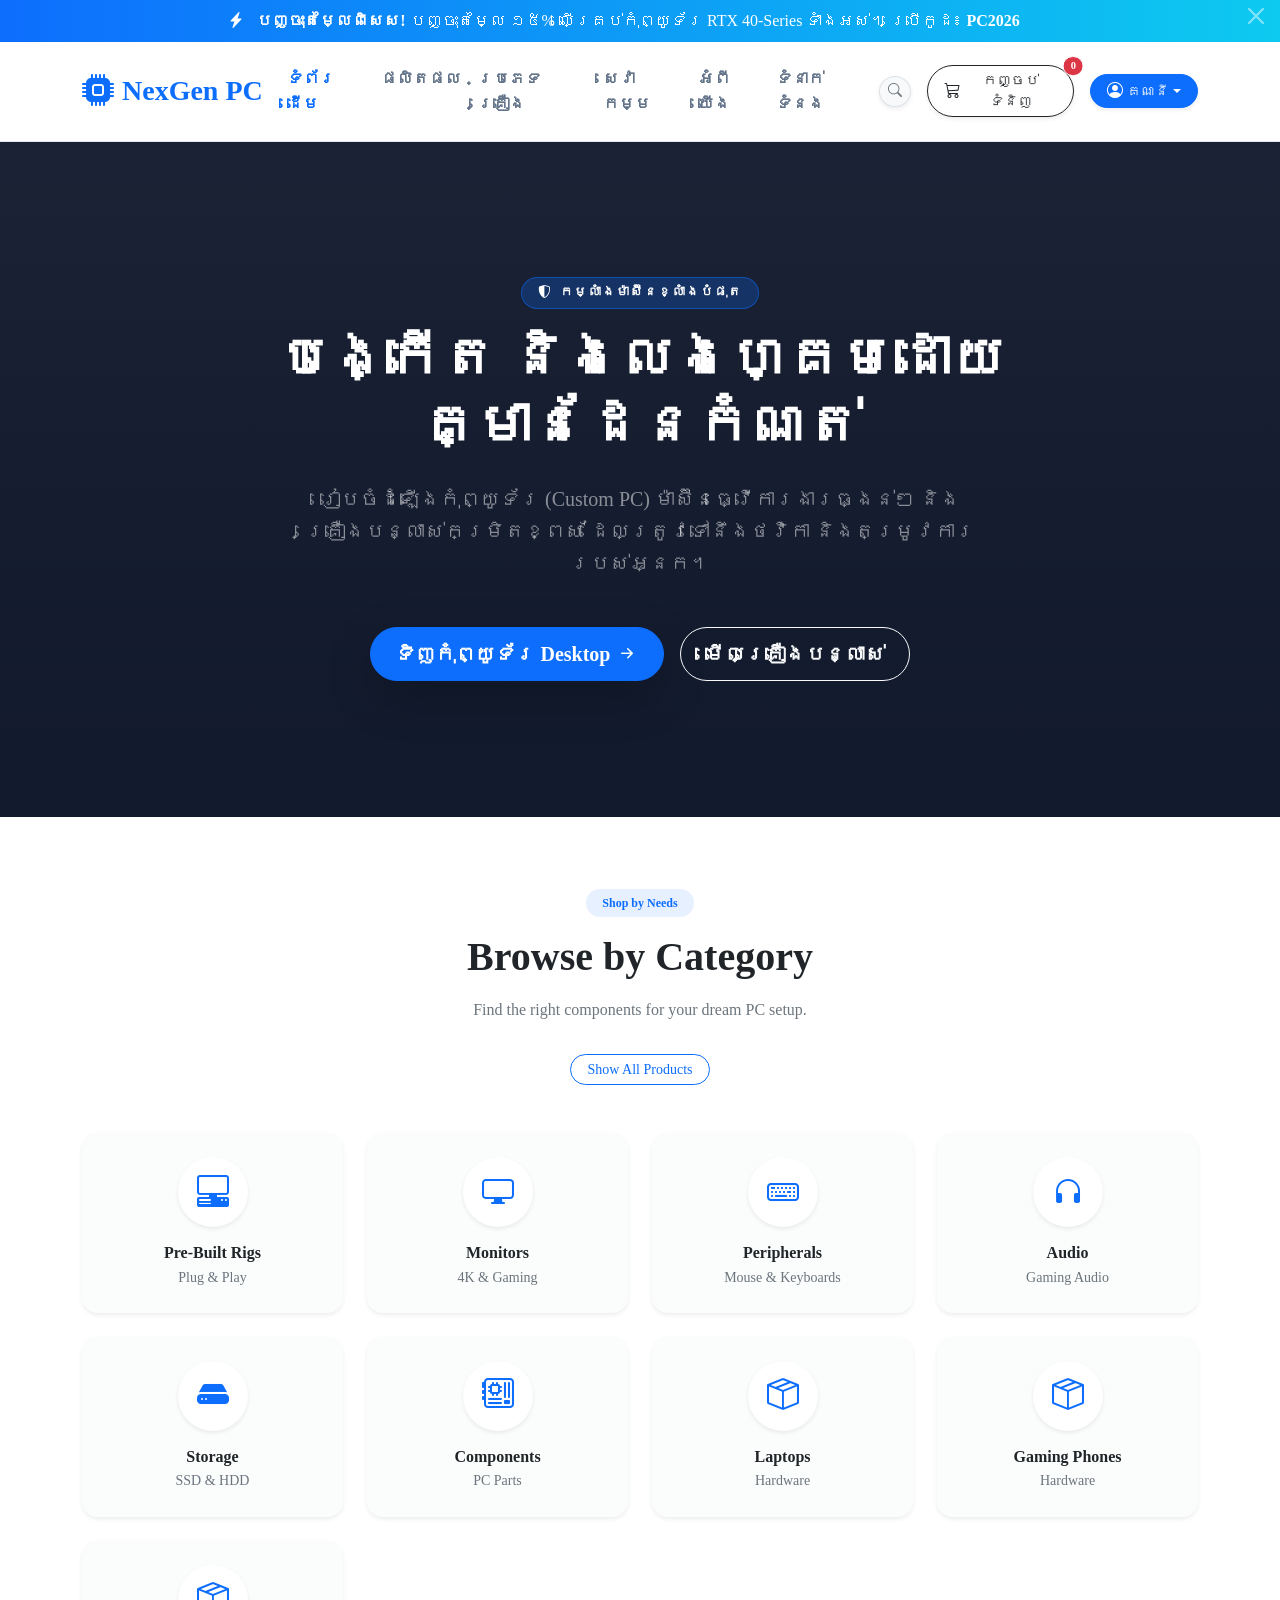
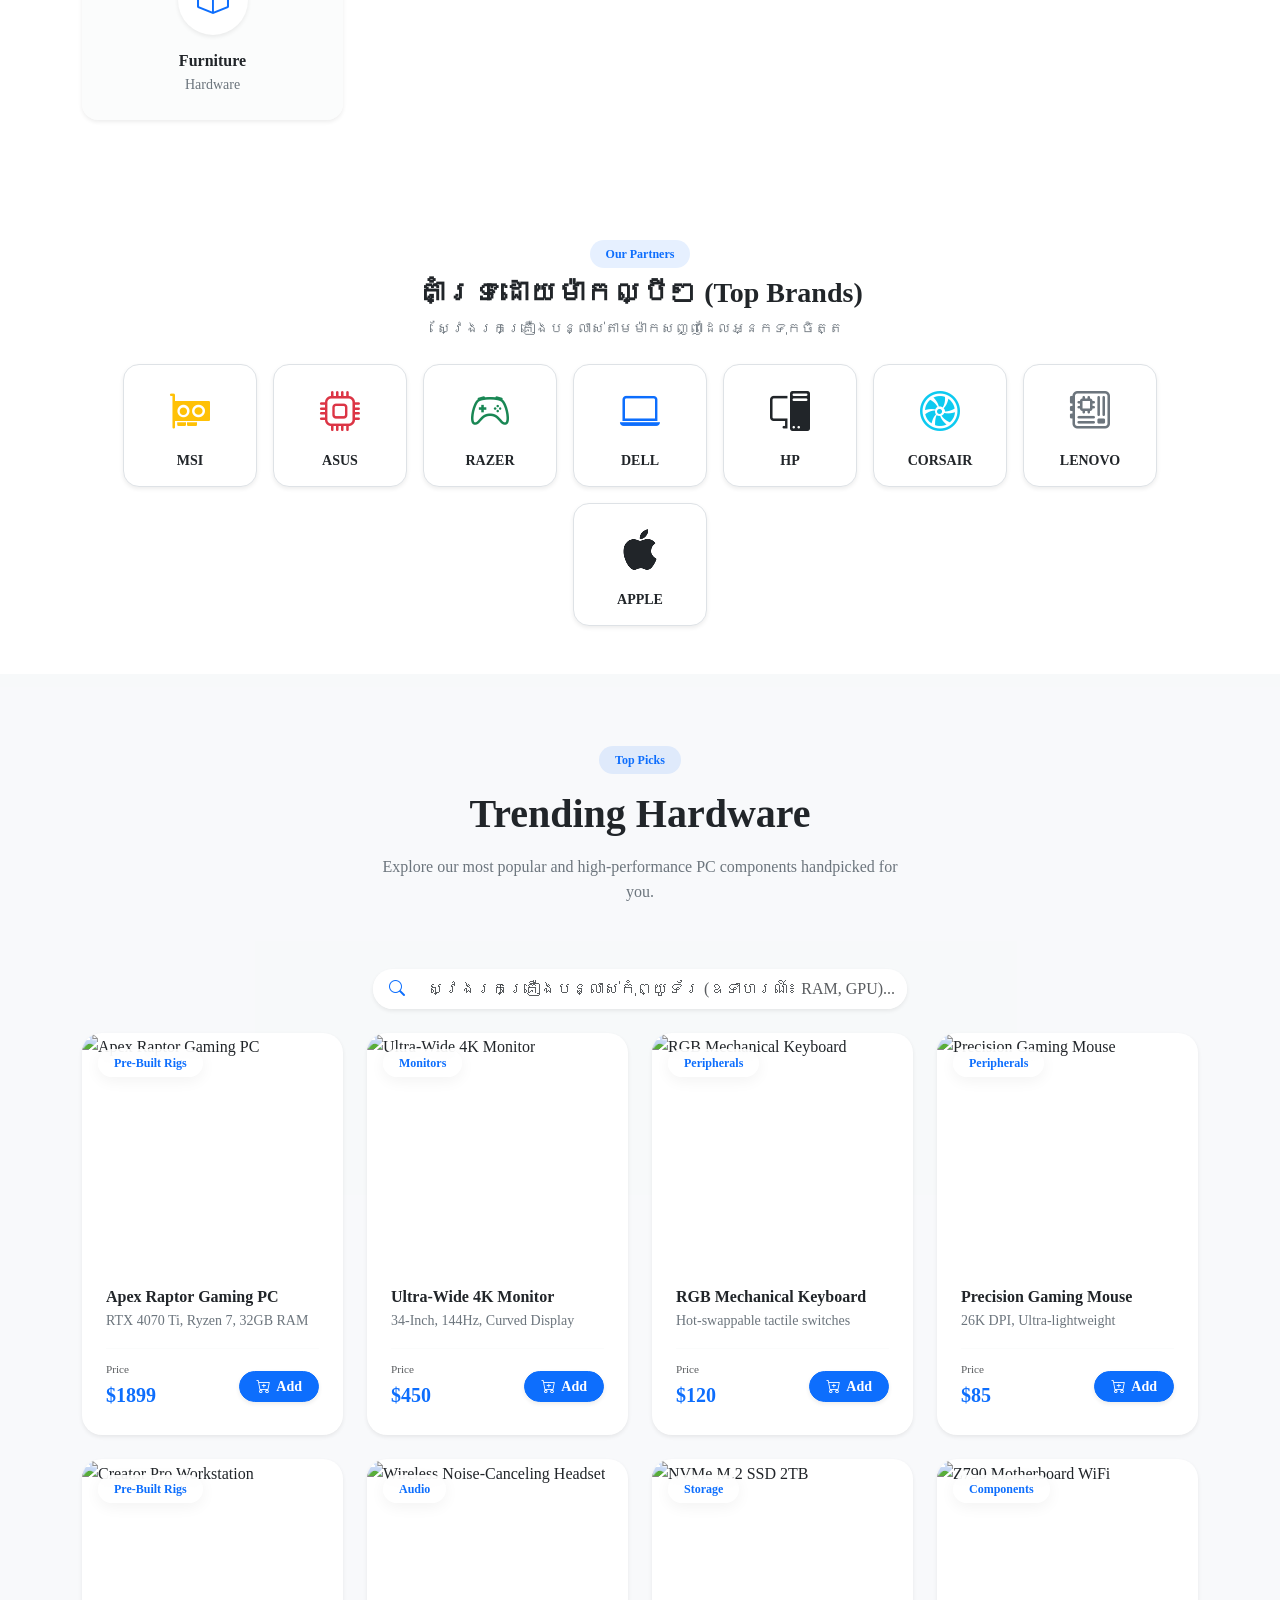
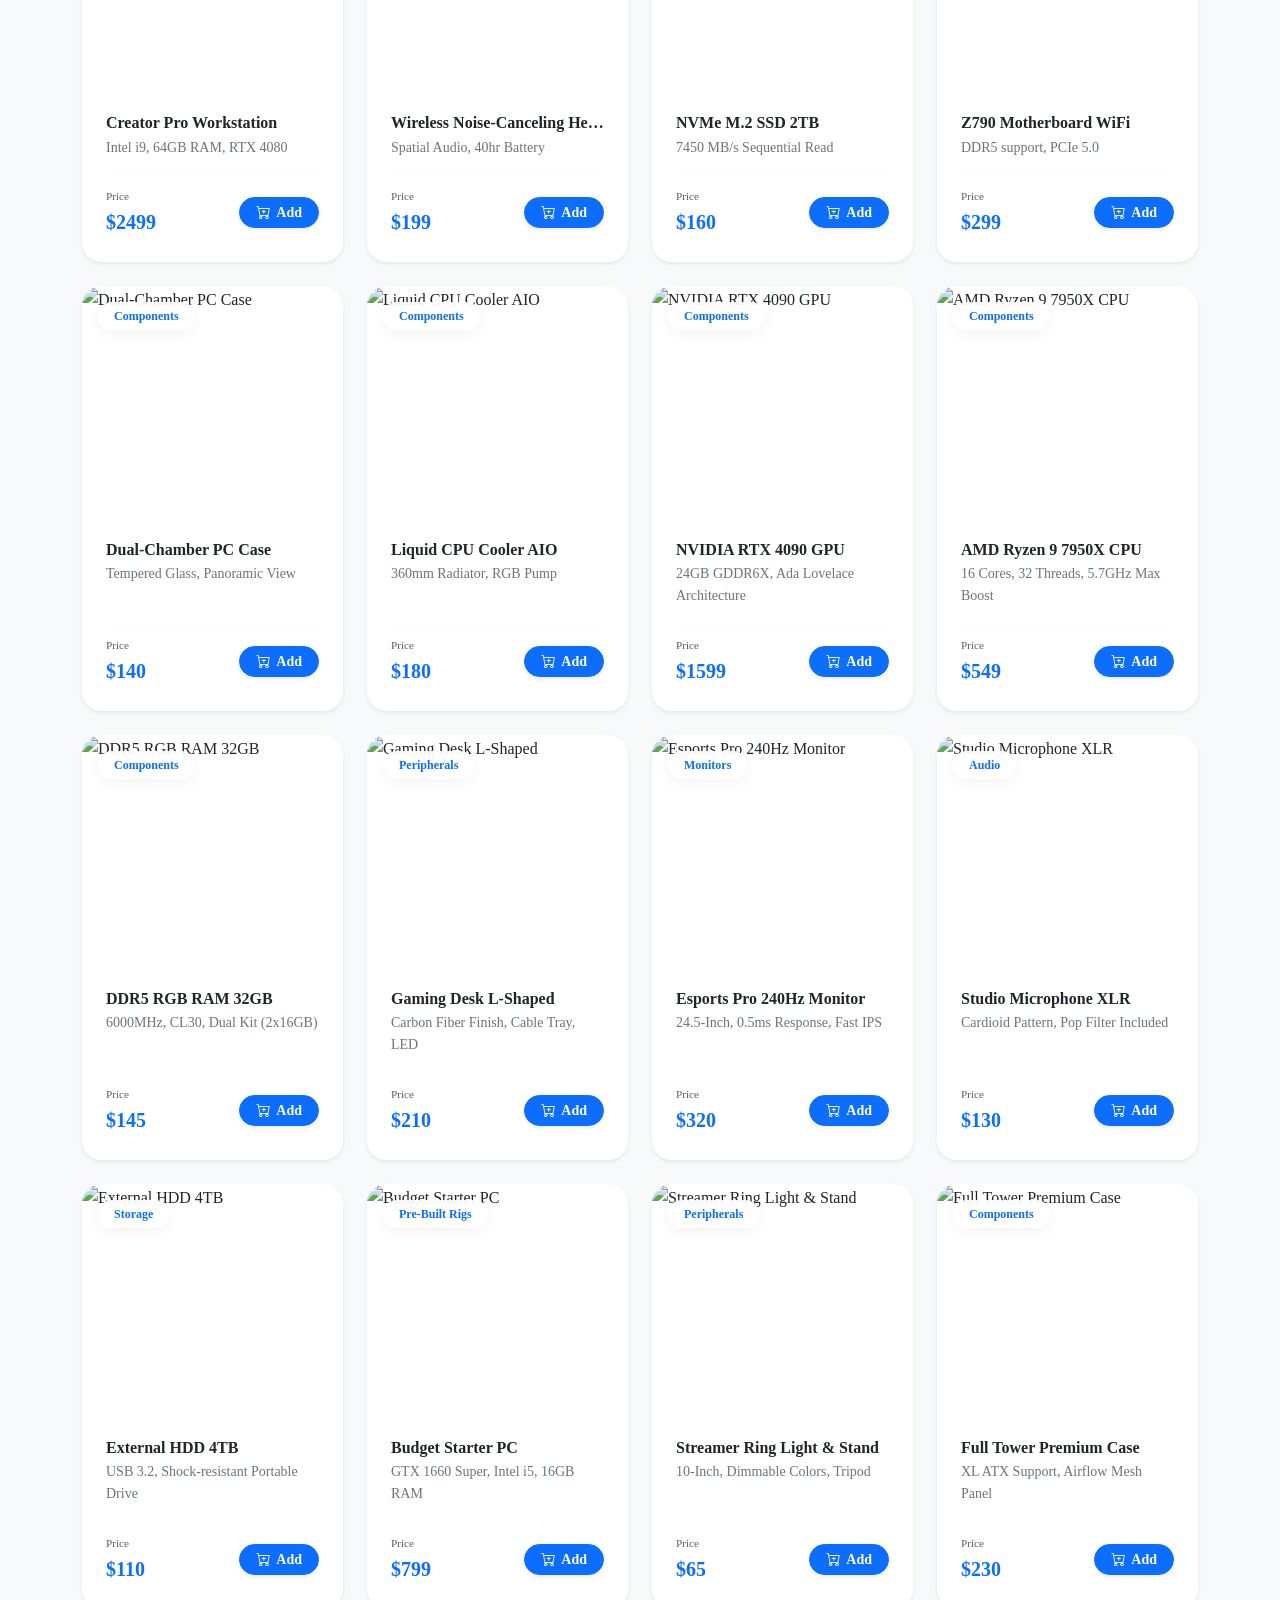
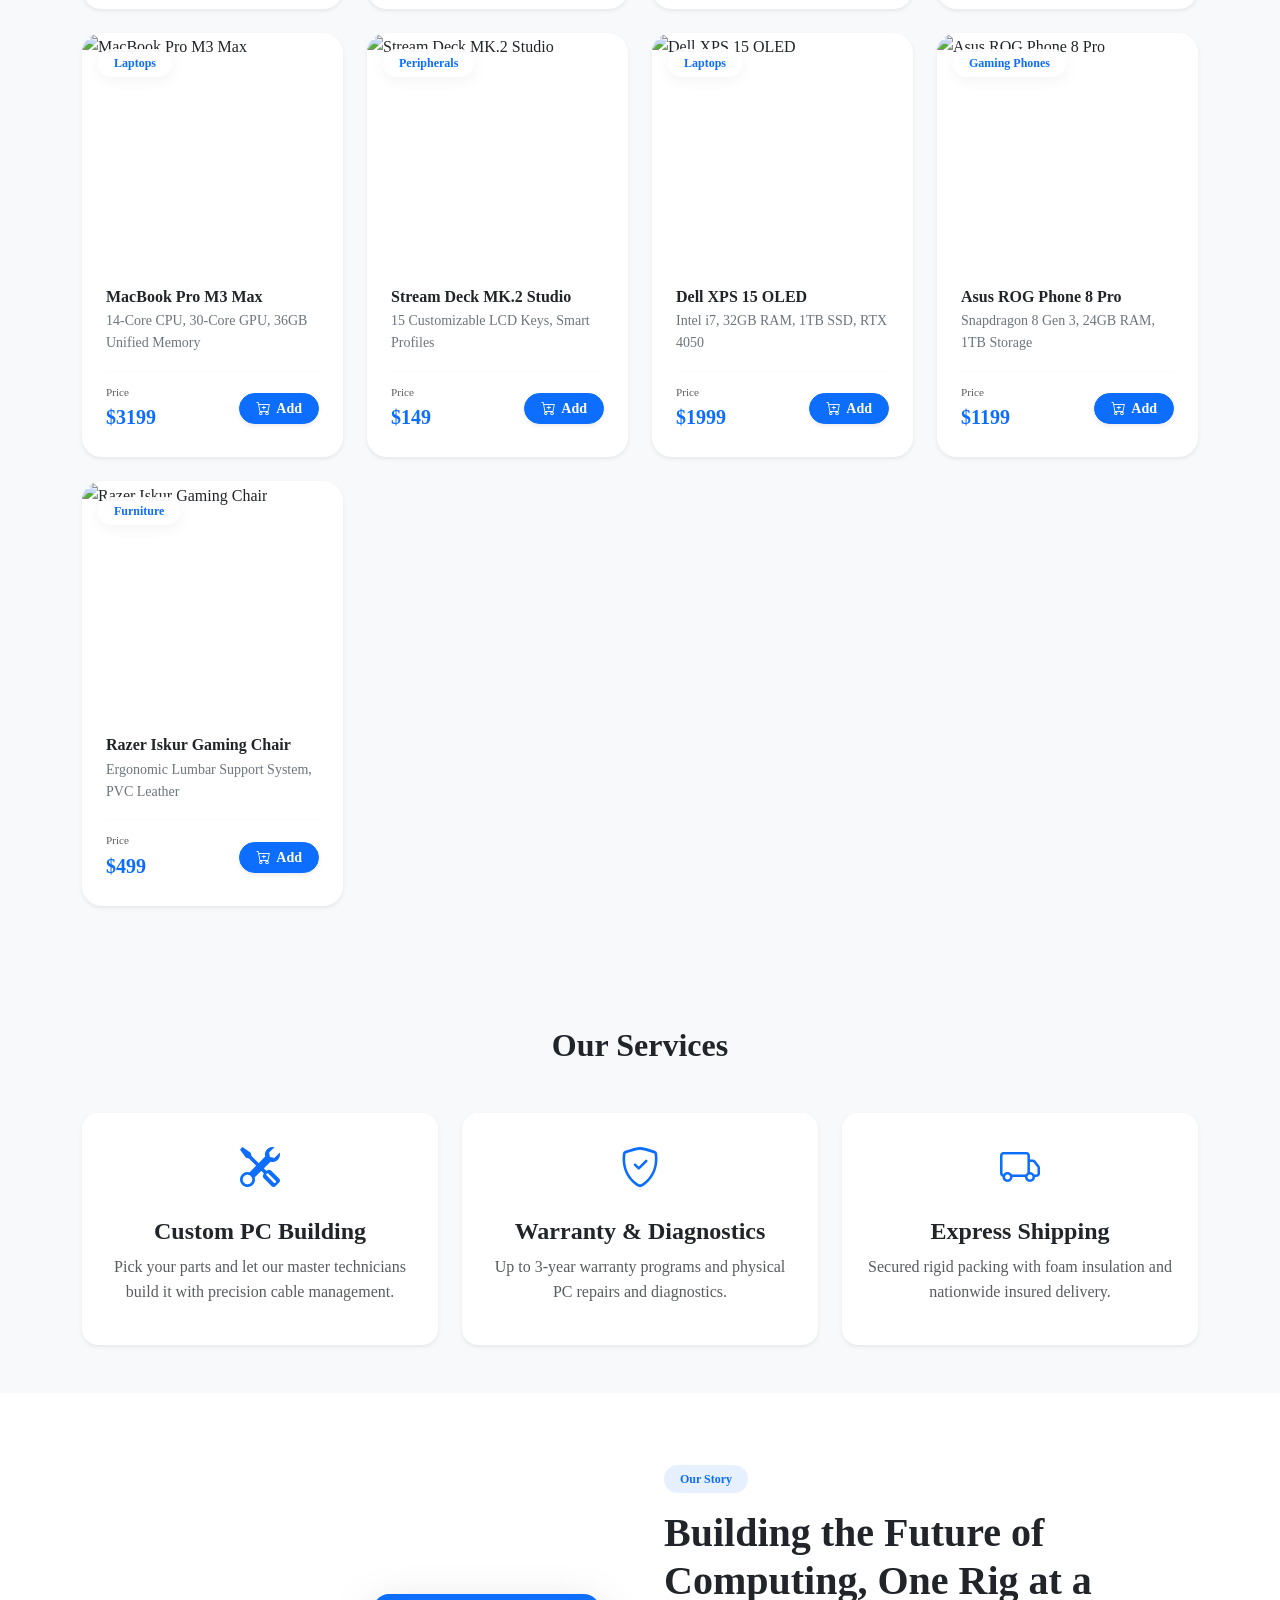
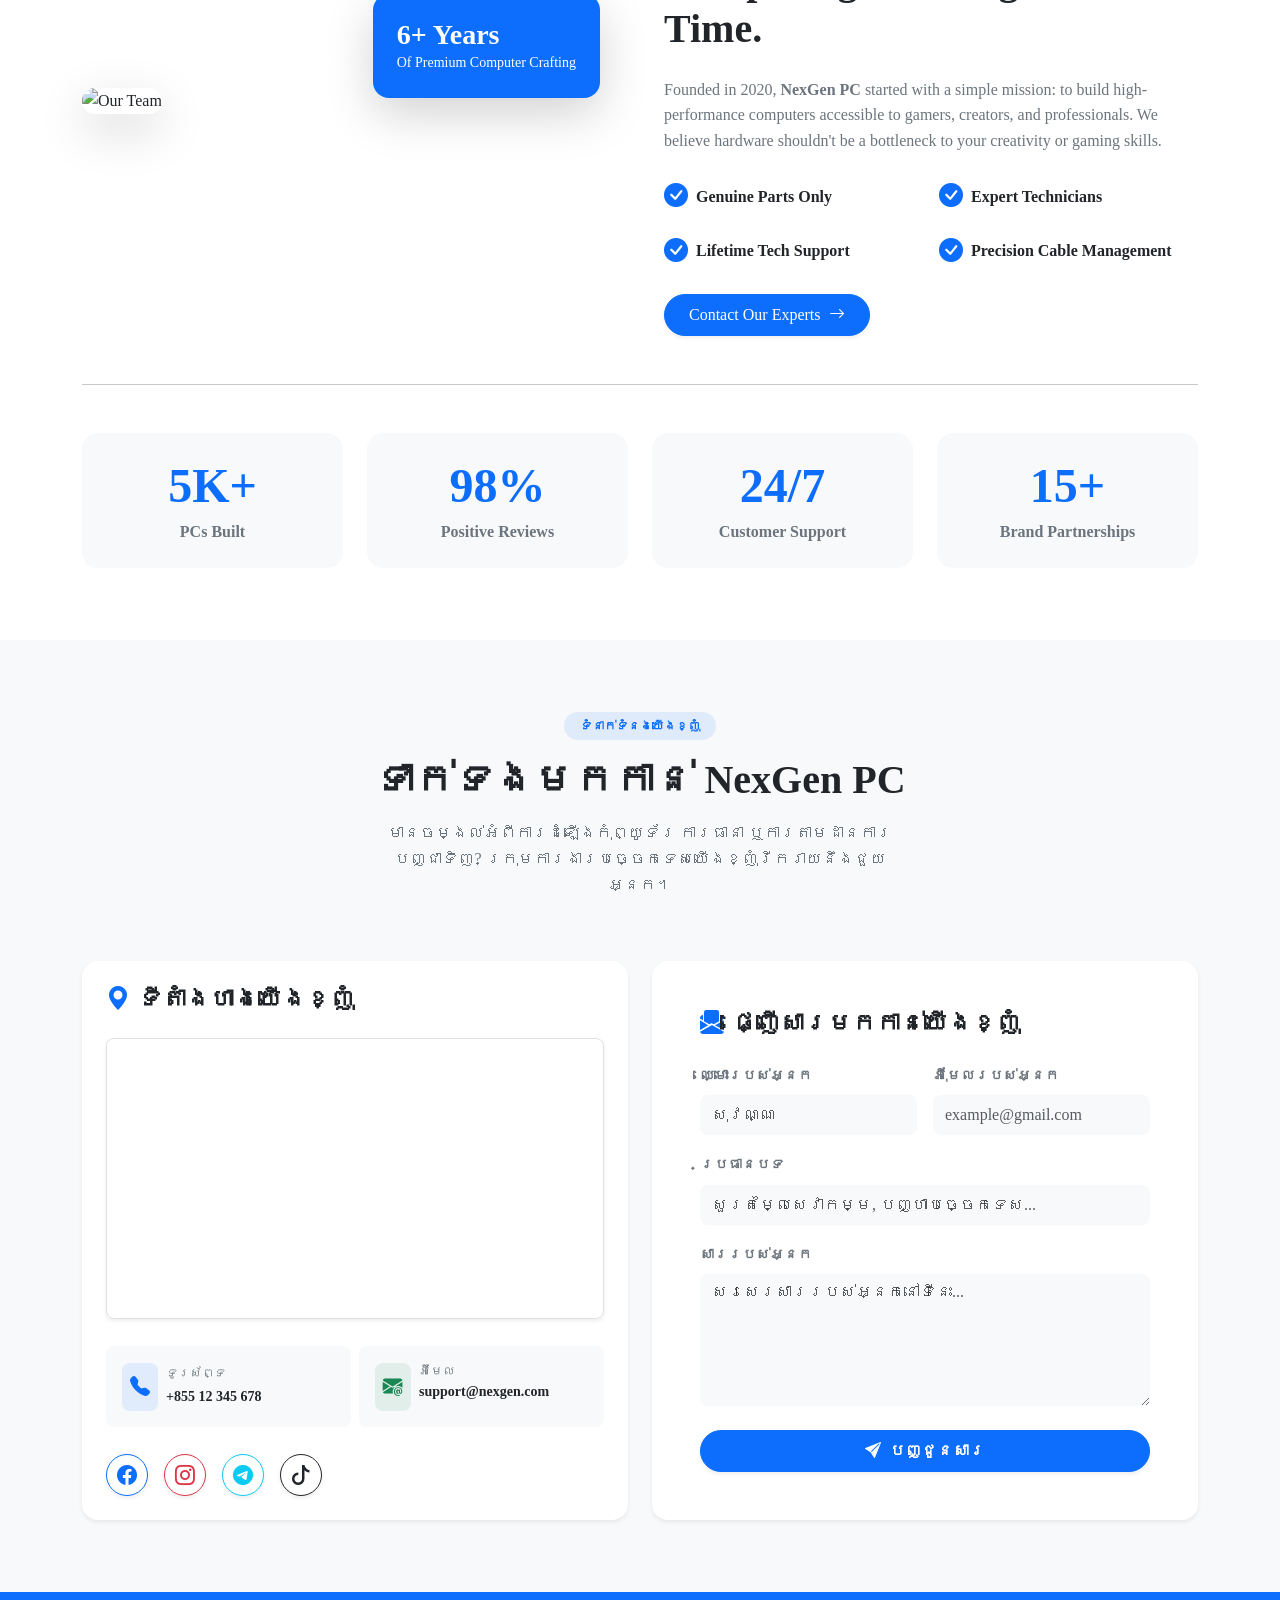
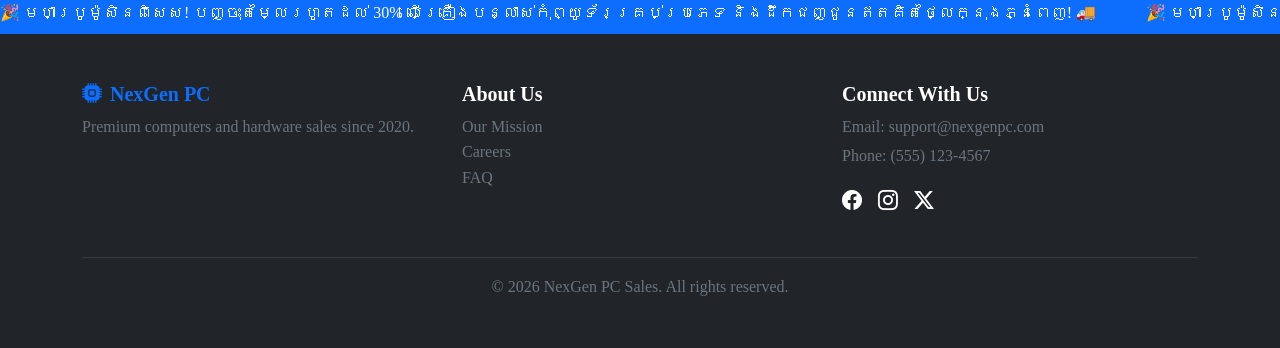
==== Page/Home/index.html @ b5343cd4 "Commit all data" ====
<!DOCTYPE html>
<html lang="en">

<head>
    <meta charset="UTF-8">
    <meta name="viewport" content="width=device-width, initial-scale=1.0">
    <title>NexGen PC | Premium Computer Sales</title>

    <link href="https://cdn.jsdelivr.net/npm/bootstrap@5.3.2/dist/css/bootstrap.min.css" rel="stylesheet">
    <link rel="stylesheet" href="https://cdn.jsdelivr.net/npm/bootstrap-icons@1.11.3/font/bootstrap-icons.min.css">
    <link href="https://fonts.googleapis.com/css2?family=Plus+Jakarta+Sans:wght@400;600;800&display=swap"
        rel="stylesheet">
    <link href="https://unpkg.com/aos@2.3.1/dist/aos.css" rel="stylesheet">
    <link rel="stylesheet" href="/CSS/style.css">
    <link rel="preconnect" href="https://fonts.googleapis.com">
    <link rel="preconnect" href="https://fonts.gstatic.com" crossorigin>
    <link href="https://fonts.googleapis.com/css2?family=Battambang:wght@400;700&display=swap" rel="stylesheet">

</head>

<body>

    <div class="alert alert-primary alert-dismissible fade show mb-0 text-center rounded-0 py-2 border-0 shadow-sm"
        role="alert" style="background: linear-gradient(to right, #0d6efd, #0dcaf0); color: white;">
        <i class="bi bi-lightning-charge-fill me-2"></i>
        <strong>បញ្ចុះតម្លៃពិសេស!</strong> បញ្ចុះតម្លៃ ១៥% លើគ្រប់កុំព្យូទ័រ RTX 40-Series ទាំងអស់។ ប្រើកូដ៖
        <strong>PC2026</strong>
        <button type="button" class="btn-close py-2 btn-close-white shadow-none" data-bs-dismiss="alert"
            aria-label="Close"></button>
    </div>

    <header class="sticky-header shadow-sm">
        <nav class="navbar navbar-expand-lg navbar-light py-3">
            <div class="container">
                <a class="navbar-brand fw-bold fs-3 text-primary d-flex align-items-center" href="#home">
                    <i class="bi bi-cpu-fill me-2 fs-2"></i>NexGen PC
                </a>

                <button class="navbar-toggler border-0 shadow-none" type="button" data-bs-toggle="collapse"
                    data-bs-target="#mainNav">
                    <span class="navbar-toggler-icon"></span>
                </button>

                <div class="collapse navbar-collapse" id="mainNav">
                    <ul class="navbar-nav mx-auto mb-2 mb-lg-0 fw-semibold">
                        <li class="nav-item"><a class="nav-link active text-primary" href="#home">ទំព័រដើម</a></li>
                        <li class="nav-item"><a class="nav-link" href="#products">ផលិតផល</a></li>
                        <li class="nav-item"><a class="nav-link" href="#category">ប្រភេទគ្រឿង</a></li>
                        <li class="nav-item"><a class="nav-link" href="#services">សេវាកម្ម</a></li>
                        <li class="nav-item"><a class="nav-link" href="#about">អំពីយើង</a></li>
                        <li class="nav-item"><a class="nav-link" href="#contact">ទំនាក់ទំនង</a></li>
                    </ul>

                    <div class="d-flex align-items-center gap-3">
                        <button class="btn btn-light btn-sm rounded-circle shadow-sm border" aria-label="Search">
                            <i class="bi bi-search text-secondary"></i>
                        </button>

                        <button
                            class="btn btn-outline-dark position-relative btn-sm rounded-pill px-3 shadow-sm d-flex align-items-center"
                            data-bs-toggle="offcanvas" data-bs-target="#cartDrawer">
                            <i class="bi bi-cart3 me-1 fs-6"></i> កញ្ចប់ទំនិញ
                            <span id="cartCount"
                                class="position-absolute top-0 start-100 translate-middle badge rounded-pill bg-danger border border-white">
                                2
                            </span>
                        </button>

                        <div class="dropdown">
                            <button
                                class="btn btn-primary btn-sm rounded-pill px-3 dropdown-toggle shadow-sm d-flex align-items-center"
                                type="button" data-bs-toggle="dropdown">
                                <i class="bi bi-person-circle me-1 fs-6"></i> គណនី
                            </button>
                            <ul class="dropdown-menu dropdown-menu-end shadow border-0 mt-2 rounded-3">
                                <li>
                                    <a class="dropdown-item py-2" href="javascript:void(0)" onclick="simulateLogin()">
                                        <i class="bi bi-box-arrow-in-right me-2 text-primary"></i>ចូលគណនី / ចុះឈ្មោះ
                                    </a>
                                </li>
                                <hr class="dropdown-divider opacity-50">
                                </li>
                                <li>
                                    <a class="dropdown-item py-2" href="javascript:void(0)" data-bs-toggle="modal"
                                        data-bs-target="#profileModal">
                                        <i class="bi bi-person me-2 text-secondary"></i>កម្រងព័ត៌មាន
                                    </a>
                                </li>
                                <li>
                                    <a class="dropdown-item py-2" href="javascript:void(0)" data-bs-toggle="modal"
                                        data-bs-target="#ordersModal">
                                        <i class="bi bi-clock-history me-2 text-secondary"></i>ប្រវត្តិកុម្ម៉ង់
                                    </a>
                                </li>
                            </ul>
                        </div>
                    </div>
                </div>
            </div>
        </nav>
    </header>

    <!-- <section id="home" class="hero-section position-relative overflow-hidden"
        style="background: linear-gradient(rgba(15, 23, 42, 0.85), rgba(15, 23, 42, 0.95)), url('https://images.unsplash.com/photo-1587831990711-23ca6441447b?q=80&w=2000') center/cover no-repeat; height: 75vh; display: flex; align-items: center;">
        <div class="container text-center position-relative" style="z-index: 2;">
            <div class="row justify-content-center">
                <div class="col-lg-9" data-aos="zoom-in" data-aos-duration="1000">

                    <span
                        class="badge bg-primary bg-opacity-25 text-white px-3 py-2 mb-3 rounded-pill border border-primary border-opacity-50 tracking-wider"
                        style="font-size: 0.8rem; letter-spacing: 1px;">
                        <i class="bi bi-shield-shaded me-1"></i> កម្លាំងម៉ាស៊ីនខ្លាំងបំផុត
                    </span>

                    <h1 class="display-4 fw-bold mb-4 text-white" style="letter-spacing: -1px;">បង្កើត
                        និងលេងហ្គេមដោយគ្មានដែនកំណត់</h1>

                    <p class="lead mb-5 text-white-50 mx-auto" style="max-width: 700px; font-weight: 400;">
                        រៀបចំដំឡើងកុំព្យូទ័រ (Custom PC) ម៉ាស៊ីនធ្វើការងារធ្ងន់ៗ និងគ្រឿងបន្លាស់កម្រិតខ្ពស់
                        ដែលត្រូវទៅនឹងថវិកា និងតម្រូវការរបស់អ្នក។
                    </p>

                    <div class="d-flex justify-content-center gap-3 flex-wrap">
                        <a href="#products"
                            class="btn btn-primary btn-lg px-4 rounded-pill fw-bold shadow-lg d-flex align-items-center">
                            ទិញកុំព្យូទ័រ Desktop <i class="bi bi-arrow-right-short fs-4 ms-1"></i>
                        </a>
                        <a href="#category"
                            class="btn btn-outline-light btn-lg px-4 rounded-pill fw-bold d-flex align-items-center">
                            មើលគ្រឿងបន្លាស់
                        </a>
                    </div>

                </div>
            </div>
        </div>
    </section> -->
<section id="home" class="hero-section position-relative overflow-hidden" style="height: 75vh; display: flex; align-items: center;">
    
    <video autoplay loop muted playsinline class="position-absolute top-0 start-0 w-100 h-100" style="object-fit: cover; z-index: 0;">
        <source src="https://assets.mixkit.co/videos/preview/mixkit-futuristic-computer-system-screen-flashing-lights-31777-preview.mp4" type="video/mp4">
        Your browser does not support the video tag.
    </video>

    <div class="position-absolute top-0 start-0 w-100 h-100" style="background: linear-gradient(rgba(15, 23, 42, 0.75), rgba(15, 23, 42, 0.90)); z-index: 1;"></div>

    <div class="container text-center position-relative" style="z-index: 2;">
        <div class="row justify-content-center">
            <div class="col-lg-9" data-aos="zoom-in" data-aos-duration="1000">

                <span class="badge bg-primary bg-opacity-25 text-white px-3 py-2 mb-3 rounded-pill border border-primary border-opacity-50 tracking-wider"
                    style="font-size: 0.8rem; letter-spacing: 1px;">
                    <i class="bi bi-shield-shaded me-1"></i> កម្លាំងម៉ាស៊ីនខ្លាំងបំផុត
                </span>

                <h1 class="display-4 fw-bold mb-4 text-white" style="letter-spacing: -1px;">បង្កើត និងលេងហ្គេមដោយគ្មានដែនកំណត់</h1>

                <p class="lead mb-5 text-white-50 mx-auto" style="max-width: 700px; font-weight: 400;">
                    រៀបចំដំឡើងកុំព្យូទ័រ (Custom PC) ម៉ាស៊ីនធ្វើការងារធ្ងន់ៗ និងគ្រឿងបន្លាស់កម្រិតខ្ពស់ ដែលត្រូវទៅនឹងថវិកា និងតម្រូវការរបស់អ្នក។
                </p>

                <div class="d-flex justify-content-center gap-3 flex-wrap">
                    <a href="#products" class="btn btn-primary btn-lg px-4 rounded-pill fw-bold shadow-lg d-flex align-items-center">
                        ទិញកុំព្យូទ័រ Desktop <i class="bi bi-arrow-right-short fs-4 ms-1"></i>
                    </a>
                    <a href="#category" class="btn btn-outline-light btn-lg px-4 rounded-pill fw-bold d-flex align-items-center">
                        មើលគ្រឿងបន្លាស់
                    </a>
                </div>

            </div>
        </div>
    </div>
</section>
    <section id="category" class="py-5 bg-white">
        <div class="container py-4" data-aos="fade-up">

            <div class="row justify-content-center mb-5">
                <div class="col-lg-6 text-center">
                    <span class="badge bg-primary bg-opacity-10 text-primary px-3 py-2 rounded-pill mb-3">Shop by
                        Needs</span>
                    <h2 class="display-6 fw-bold text-dark mb-3">Browse by Category</h2>
                    <p class="text-secondary">Find the right components for your dream PC setup.</p>

                    <button class="btn btn-outline-primary rounded-pill btn-sm mt-3 px-3"
                        onclick="filterProducts('all')">
                        Show All Products
                    </button>
                </div>
            </div>

            <div class="row g-4 text-center" id="category-list"></div>

        </div>
    </section>
<section id="brands" class="py-5 bg-white">
    <div class="container">
        <div class="text-center mb-4" data-aos="fade-up">
            <span class="badge bg-primary bg-opacity-10 text-primary px-3 py-2 rounded-pill mb-2">Our Partners</span>
            <h3 class="fw-bold text-dark">គាំទ្រដោយម៉ាកល្បីៗ (Top Brands)</h3>
            <p class="text-secondary small">ស្វែងរកគ្រឿងបន្លាស់តាមម៉ាកសញ្ញាដែលអ្នកទុកចិត្ត</p>
        </div>

        <div class="row g-3 justify-content-center align-items-center" id="brand-container">
            </div>
    </div>
</section>
    <section id="products" class="py-5 bg-light bg-opacity-50">
        <div class="container py-4">

            <div class="row justify-content-center mb-5" data-aos="fade-down">
                <div class="col-lg-6 text-center">
                    <span class="badge bg-primary bg-opacity-10 text-primary px-3 py-2 rounded-pill mb-3">Top
                        Picks</span>
                    <h2 class="display-6 fw-bold text-dark mb-3">Trending Hardware</h2>
                    <p class="text-secondary">Explore our most popular and high-performance PC components handpicked for
                        you.</p>
                </div>
            </div>
        <div class="container mb-4">
                <div class="row justify-content-center">
                    <div class="col-md-6">
                        <div class="input-group shadow-sm rounded-pill overflow-hidden bg-white">
                            <span class="input-group-text border-0 bg-white ps-3">
                                <i class="bi bi-search text-primary"></i>
                            </span>
                            <input type="text" id="searchInput" class="form-control border-0 py-2 shadow-none" 
                                placeholder="ស្វែងរកគ្រឿងបន្លាស់កុំព្យូទ័រ (ឧទាហរណ៍៖ RAM, GPU)..." onkeyup="liveSearch()">
                        </div>
                    </div>
                </div>
            </div>
            <div class="row g-4" id="product-container">
            </div>

        </div>
    </section>

    <section id="services" class="py-5 bg-light">
        <div class="container">
            <h2 class="text-center fw-bold mb-5" data-aos="fade-down">Our Services</h2>
            <div class="row g-4 text-center">
                <div class="col-md-4" data-aos="fade-up" data-aos-delay="100">
                    <div class="p-4 h-100 bg-white shadow-sm rounded-4">
                        <i class="bi bi-tools fs-1 text-primary"></i>
                        <h4 class="fw-bold mt-3">Custom PC Building</h4>
                        <p class="text-muted">Pick your parts and let our master technicians build it with precision
                            cable management.</p>
                    </div>
                </div>
                <div class="col-md-4" data-aos="fade-up" data-aos-delay="200">
                    <div class="p-4 h-100 bg-white shadow-sm rounded-4">
                        <i class="bi bi-shield-check fs-1 text-primary"></i>
                        <h4 class="fw-bold mt-3">Warranty & Diagnostics</h4>
                        <p class="text-muted">Up to 3-year warranty programs and physical PC repairs and diagnostics.
                        </p>
                    </div>
                </div>
                <div class="col-md-4" data-aos="fade-up" data-aos-delay="300">
                    <div class="p-4 h-100 bg-white shadow-sm rounded-4">
                        <i class="bi bi-truck fs-1 text-primary"></i>
                        <h4 class="fw-bold mt-3">Express Shipping</h4>
                        <p class="text-muted">Secured rigid packing with foam insulation and nationwide insured
                            delivery.</p>
                    </div>
                </div>
            </div>
        </div>
    </section>
    <section id="about" class="py-5 bg-white overflow-hidden">
        <div class="container py-4">

            <div class="row align-items-center g-5 mb-5">
                <div class="col-lg-6" data-aos="fade-right">
                    <div class="position-relative">
                        <img src="https://images.unsplash.com/photo-1519389950473-47ba0277781c?q=80&w=800"
                            alt="Our Team" class="img-fluid rounded-4 shadow-lg">
                        <div class="position-absolute bottom-0 end-0 bg-primary text-white p-4 rounded-4 shadow-lg m-3 d-none d-md-block"
                            data-aos="zoom-in" data-aos-delay="300">
                            <h3 class="fw-bold mb-0">6+ Years</h3>
                            <p class="mb-0 small">Of Premium Computer Crafting</p>
                        </div>
                    </div>
                </div>

                <div class="col-lg-6" data-aos="fade-left">
                    <span class="badge bg-primary bg-opacity-10 text-primary px-3 py-2 rounded-pill mb-3">Our
                        Story</span>
                    <h2 class="display-6 fw-bold text-dark mb-4">Building the Future of Computing, One Rig at a Time.
                    </h2>
                    <p class="text-secondary mb-4">
                        Founded in 2020, <strong>NexGen PC</strong> started with a simple mission: to build
                        high-performance computers accessible to gamers, creators, and professionals. We believe
                        hardware shouldn't be a bottleneck to your creativity or gaming skills.
                    </p>

                    <div class="row g-3 mb-4">
                        <div class="col-sm-6">
                            <div class="d-flex align-items-center">
                                <i class="bi bi-check-circle-fill text-primary fs-4 me-2"></i>
                                <span class="fw-semibold text-dark">Genuine Parts Only</span>
                            </div>
                        </div>
                        <div class="col-sm-6">
                            <div class="d-flex align-items-center">
                                <i class="bi bi-check-circle-fill text-primary fs-4 me-2"></i>
                                <span class="fw-semibold text-dark">Expert Technicians</span>
                            </div>
                        </div>
                        <div class="col-sm-6">
                            <div class="d-flex align-items-center">
                                <i class="bi bi-check-circle-fill text-primary fs-4 me-2"></i>
                                <span class="fw-semibold text-dark">Lifetime Tech Support</span>
                            </div>
                        </div>
                        <div class="col-sm-6">
                            <div class="d-flex align-items-center">
                                <i class="bi bi-check-circle-fill text-primary fs-4 me-2"></i>
                                <span class="fw-semibold text-dark">Precision Cable Management</span>
                            </div>
                        </div>
                    </div>

                    <a href="#contact" class="btn btn-primary rounded-pill px-4 py-2 shadow-sm">
                        Contact Our Experts <i class="bi bi-arrow-right ms-1"></i>
                    </a>
                </div>
            </div>

            <hr class="my-5 opacity-25">

            <div class="row g-4 text-center">
                <div class="col-6 col-md-3" data-aos="fade-up" data-aos-delay="100">
                    <div class="p-4 bg-light rounded-4 h-100">
                        <h2 class="display-5 fw-bold text-primary mb-1">5K+</h2>
                        <p class="text-secondary mb-0 fw-semibold">PCs Built</p>
                    </div>
                </div>
                <div class="col-6 col-md-3" data-aos="fade-up" data-aos-delay="200">
                    <div class="p-4 bg-light rounded-4 h-100">
                        <h2 class="display-5 fw-bold text-primary mb-1">98%</h2>
                        <p class="text-secondary mb-0 fw-semibold">Positive Reviews</p>
                    </div>
                </div>
                <div class="col-6 col-md-3" data-aos="fade-up" data-aos-delay="300">
                    <div class="p-4 bg-light rounded-4 h-100">
                        <h2 class="display-5 fw-bold text-primary mb-1">24/7</h2>
                        <p class="text-secondary mb-0 fw-semibold">Customer Support</p>
                    </div>
                </div>
                <div class="col-6 col-md-3" data-aos="fade-up" data-aos-delay="400">
                    <div class="p-4 bg-light rounded-4 h-100">
                        <h2 class="display-5 fw-bold text-primary mb-1">15+</h2>
                        <p class="text-secondary mb-0 fw-semibold">Brand Partnerships</p>
                    </div>
                </div>
            </div>

        </div>
    </section>
    <section id="contact" class="py-5 bg-light overflow-hidden">
        <div class="container py-4">

            <div class="row justify-content-center mb-5" data-aos="fade-down">
                <div class="col-lg-6 text-center">
                    <span
                        class="badge bg-primary bg-opacity-10 text-primary px-3 py-2 rounded-pill mb-3">ទំនាក់ទំនងយើងខ្ញុំ</span>
                    <h2 class="display-6 fw-bold text-dark mb-3">ទាក់ទងមកកាន់ NexGen PC</h2>
                    <p class="text-secondary">មានចម្ងល់អំពីការដំឡើងកុំព្យូទ័រ ការធានា ឬការតាមដានការបញ្ជាទិញ?
                        ក្រុមការងារបច្ចេកទេសយើងខ្ញុំរីករាយនឹងជួយអ្នក។</p>
                </div>
            </div>

            <div class="row g-4 align-items-stretch">

                <div class="col-lg-6" data-aos="fade-right">
                    <div class="bg-white p-4 rounded-4 shadow-sm h-100 d-flex flex-column justify-content-between">

                        <div>
                            <h4 class="fw-bold text-dark mb-4"><i
                                    class="bi bi-geo-alt-fill me-2 text-primary"></i>ទីតាំងហាងយើងខ្ញុំ</h4>

                            <div class="ratio ratio-16x9 mb-4 rounded-3 overflow-hidden shadow-sm border">
                                <iframe
                                    src="https://www.google.com/maps/embed?pb=!1m18!1m12!1m3!1d3909.110292150374!2d104.91266017507661!3d11.543950288655827!2m3!1f0!2f0!3f0!3m2!1i1024!2i768!4f13.1!3m3!1m2!1s0x31095126f5950d65%3A0x647bf3a6fb983e29!2sBuild%20Bright%20University!5e0!3m2!1sen!2skh!4v1711438901234!5m2!1sen!2skh"
                                    style="border:0;" allowfullscreen="" loading="lazy"
                                    referrerpolicy="no-referrer-when-downgrade">
                                </iframe>
                            </div>
                        </div>

                        <div class="row g-2 mb-4">
                            <div class="col-sm-6">
                                <div class="d-flex align-items-center p-3 bg-light rounded-3 h-100">
                                    <div class="bg-primary bg-opacity-10 text-primary p-2 rounded-3 me-2">
                                        <i class="bi bi-telephone-fill fs-5"></i>
                                    </div>
                                    <div>
                                        <small class="text-secondary d-block"
                                            style="font-size: 0.75rem;">ទូរស័ព្ទ</small>
                                        <span class="fw-bold text-dark small">+855 12 345 678</span>
                                    </div>
                                </div>
                            </div>
                            <div class="col-sm-6">
                                <div class="d-flex align-items-center p-3 bg-light rounded-3 h-100">
                                    <div class="bg-success bg-opacity-10 text-success p-2 rounded-3 me-2">
                                        <i class="bi bi-envelope-at-fill fs-5"></i>
                                    </div>
                                    <div>
                                        <small class="text-secondary d-block" style="font-size: 0.75rem;">អ៊ីមែល</small>
                                        <span class="fw-bold text-dark small text-truncate d-inline-block"
                                            style="max-width: 140px;">support@nexgen.com</span>
                                    </div>
                                </div>
                            </div>
                        </div>

                        <div class="d-flex gap-3">
                            <a href="#"
                                class="btn btn-outline-primary rounded-circle p-2 d-flex align-items-center justify-content-center shadow-sm"
                                style="width: 42px; height: 42px;">
                                <i class="bi bi-facebook fs-5"></i>
                            </a>
                            <a href="#"
                                class="btn btn-outline-danger rounded-circle p-2 d-flex align-items-center justify-content-center shadow-sm"
                                style="width: 42px; height: 42px;">
                                <i class="bi bi-instagram fs-5"></i>
                            </a>
                            <a href="https://t.me/yourusername" target="_blank"
                                class="btn btn-outline-info rounded-circle p-2 d-flex align-items-center justify-content-center shadow-sm"
                                style="width: 42px; height: 42px;">
                                <i class="bi bi-telegram fs-5"></i>
                            </a>
                            <a href="#"
                                class="btn btn-outline-dark rounded-circle p-2 d-flex align-items-center justify-content-center shadow-sm"
                                style="width: 42px; height: 42px;">
                                <i class="bi bi-tiktok fs-5"></i>
                            </a>
                        </div>
                    </div>
                </div>

                <div class="col-lg-6" data-aos="fade-left">
                    <div
                        class="bg-white p-4 p-md-5 rounded-4 shadow-sm h-100 d-flex flex-column justify-content-center">
                        <h4 class="fw-bold text-dark mb-4"><i
                                class="bi bi-envelope-paper-fill me-2 text-primary"></i>ផ្ញើសារមកកាន់យើងខ្ញុំ</h4>

                        <form id="contactForm">
                            <div class="row g-3">
                                <div class="col-md-6">
                                    <label for="userName"
                                        class="form-label text-secondary small fw-semibold">ឈ្មោះរបស់អ្នក</label>
                                    <input type="text" class="form-control rounded-3 py-2 bg-light border-0"
                                        id="userName" placeholder="សុវណ្ណ" required style="box-shadow: none;">
                                </div>
                                <div class="col-md-6">
                                    <label for="userEmail"
                                        class="form-label text-secondary small fw-semibold">អុីមែលរបស់អ្នក</label>
                                    <input type="email" class="form-control rounded-3 py-2 bg-light border-0"
                                        id="userEmail" placeholder="example@gmail.com" required
                                        style="box-shadow: none;">
                                </div>
                                <div class="col-12">
                                    <label for="subject"
                                        class="form-label text-secondary small fw-semibold">ប្រធានបទ</label>
                                    <input type="text" class="form-control rounded-3 py-2 bg-light border-0"
                                        id="subject" placeholder="សួរតម្លៃសេវាកម្ម, បញ្ហាបច្ចេកទេស..." required
                                        style="box-shadow: none;">
                                </div>
                                <div class="col-12">
                                    <label for="message"
                                        class="form-label text-secondary small fw-semibold">សាររបស់អ្នក</label>
                                    <textarea class="form-control rounded-3 bg-light border-0" id="message" rows="5"
                                        placeholder="សរសេរសាររបស់អ្នកនៅទីនេះ..." required
                                        style="box-shadow: none;"></textarea>
                                </div>
                                <div class="col-12 mt-4">
                                    <button type="submit"
                                        class="btn btn-primary rounded-pill px-4 py-2 shadow-sm w-100 fw-bold d-flex align-items-center justify-content-center">
                                        <i class="bi bi-send-fill me-2"></i> បញ្ជូនសារ
                                    </button>
                                </div>
                            </div>
                        </form>
                    </div>
                </div>

            </div>
        </div>
    </section>
    <div class="top-marquee-bar bg-primary text-white py-2">
        <div class="marquee-content d-flex align-items-center">
            <span>🎉 មហាប្រូម៉ូសិនពិសេស! បញ្ចុះតម្លៃរហូតដល់ 30% លើគ្រឿងបន្លាស់កុំព្យូទ័រគ្រប់ប្រភេទ និងដឹកជញ្ជូនឥតគិតថ្លៃក្នុងភ្នំពេញ! 🚚 </span>
            <span>🎉 មហាប្រូម៉ូសិនពិសេស! បញ្ចុះតម្លៃរហូតដល់ 30% លើគ្រឿងបន្លាស់កុំព្យូទ័រគ្រប់ប្រភេទ និងដឹកជញ្ជូនឥតគិតថ្លៃក្នុងភ្នំពេញ! 🚚 </span>
        </div>
    </div>
    <footer id="contact" class="bg-dark text-white py-5" data-aos="fade-up">
        <div class="container">
            <div class="row">
                <div class="col-md-4 mb-4">
                    <h5 class="fw-bold text-primary"><i class="bi bi-cpu-fill me-2"></i>NexGen PC</h5>
                    <p class="text-secondary">Premium computers and hardware sales since 2020.</p>
                </div>
                <div class="col-md-4 mb-4" id="about">
                    <h5>About Us</h5>
                    <ul class="list-unstyled text-secondary">
                        <li>Our Mission</li>
                        <li>Careers</li>
                        <li>FAQ</li>
                    </ul>
                </div>
                <div class="col-md-4 mb-4">
                    <h5>Connect With Us</h5>
                    <p class="text-secondary mb-1">Email: support@nexgenpc.com</p>
                    <p class="text-secondary">Phone: (555) 123-4567</p>
                    <div class="d-flex gap-3 fs-5">
                        <a href="#" class="text-white"><i class="bi bi-facebook"></i></a>
                        <a href="#" class="text-white"><i class="bi bi-instagram"></i></a>
                        <a href="#" class="text-white"><i class="bi bi-twitter-x"></i></a>
                    </div>
                </div>
            </div>
            <hr class="border-secondary">
            <p class="text-center text-secondary mb-0">&copy; 2026 NexGen PC Sales. All rights reserved.</p>
        </div>
    </footer>
    <!-- Modal -->
   <div class="modal fade" id="productModal" tabindex="-1" aria-labelledby="productModalLabel" aria-hidden="true">
    <div class="modal-dialog modal-lg modal-dialog-centered">
        <div class="modal-content border-0 rounded-4 shadow-lg overflow-hidden">

            <div class="modal-body p-0">
                <div class="row g-0 h-100">

                    <div class="col-md-6 d-flex align-items-center justify-content-center bg-light position-relative">
                        <div class="w-100 h-100 position-relative" style="min-height: 420px;">
                            <img id="modalImage" src="" class="w-100 h-100" style="object-fit: cover;" alt="Product">
                            
                            <span id="modalCategory" class="position-absolute top-0 start-0 m-3 badge bg-primary text-white px-3 py-2 rounded-pill shadow-sm">
                                Components
                            </span>
                        </div>
                    </div>

                    <div class="col-md-6 d-flex flex-column justify-content-between p-4 p-lg-5 bg-white position-relative">

                        <button type="button" class="btn-close position-absolute top-0 end-0 m-3 shadow-none" data-bs-dismiss="modal" aria-label="Close"></button>

                        <div>
                            <span class="text-primary text-uppercase fw-bold mb-1 d-block" style="font-size: 0.75rem; letter-spacing: 1px;">
                                Premium Hardware
                            </span>
                            <h3 id="modalName" class="fw-bold text-dark mb-2">Dual-Chamber PC Case</h3>
                            
                            <div class="d-flex align-items-baseline mb-3">
                                <span class="fs-3 fw-bold text-primary" id="modalPrice">$140</span>
                                <span class="text-secondary text-decoration-line-through ms-2 small" id="modalOldPrice">$180</span>
                            </div>

                            <div class="p-3 bg-light rounded-3 mb-4">
                                <h6 class="fw-bold text-dark mb-2" style="font-size: 0.9rem;">
                                    <i class="bi bi-cpu-fill me-2 text-primary"></i>លក្ខណៈបច្ចេកទេស (Specs):
                                </h6>
                                <p id="modalSpecs" class="text-secondary small mb-0">Tempered Glass, Panoramic View</p>
                            </div>
                        </div>

                        <div>
                            <div class="mb-4">
                                <label class="form-label text-secondary small fw-bold">ចំនួន (Quantity)</label>
                                <div class="input-group rounded-3 overflow-hidden shadow-sm" style="max-width: 140px; height: 40px;">
                                    <button class="btn btn-outline-secondary border-0 bg-light" onclick="changeQty(-1)">
                                        <i class="bi bi-dash-lg"></i>
                                    </button>
                                    <input type="number" id="modalQty" class="form-control text-center fw-bold border-0 bg-light" value="1" min="1" readonly style="box-shadow: none;">
                                    <button class="btn btn-outline-secondary border-0 bg-light" onclick="changeQty(1)">
                                        <i class="bi bi-plus-lg"></i>
                                    </button>
                                </div>
                            </div>

                            <div class="d-flex gap-2 pt-3 border-top">
                                <button class="btn btn-primary rounded-pill w-100 py-2 fw-bold shadow-sm d-flex align-items-center justify-content-center" id="modalAddToCartBtn">
                                    <i class="bi bi-cart-plus-fill me-2 fs-5"></i> បន្ថែមទៅក្នុងកាត
                                </button>
                                <button class="btn btn-outline-danger rounded-circle d-flex align-items-center justify-content-center shadow-sm" style="width: 45px; height: 45px; min-width: 45px;">
                                    <i class="bi bi-heart-fill"></i>
                                </button>
                            </div>
                        </div>

                    </div>
                </div>
            </div>

        </div>
    </div>
</div>
    <!-- cart -->
    <div class="offcanvas offcanvas-end border-0 shadow-lg" tabindex="-1" id="cartDrawer"
        aria-labelledby="cartDrawerLabel" style="width: 420px;">

        <div class="offcanvas-header bg-white border-bottom py-3 px-4">
            <h5 class="offcanvas-title fw-bold text-dark d-flex align-items-center" id="cartDrawerLabel">
                <i class="bi bi-cart3 me-2 fs-4 text-primary"></i>Your Shopping Cart
            </h5>
            <button type="button" class="btn-close shadow-none" data-bs-dismiss="offcanvas" aria-label="Close"></button>
        </div>

        <div class="offcanvas-body p-0 d-flex flex-column h-100 bg-light bg-opacity-50">

            <div class="flex-grow-1 overflow-auto p-4" id="cartItemsList">

                <div class="d-flex align-items-center mb-3 p-3 bg-white rounded-4 shadow-sm border-0 position-relative">
                    <div class="bg-light rounded-3 p-1 d-flex align-items-center justify-content-center"
                        style="width: 75px; height: 75px;">
                        <img src="https://images.unsplash.com/photo-1591488320449-011701bb6704?w=100" class="rounded-3"
                            style="width: 100%; height: 100%; object-fit: cover;" alt="PC">
                    </div>

                    <div class="flex-grow-1 ms-3">
                        <h6 class="fw-bold mb-1 text-dark text-truncate" style="max-width: 170px; font-size: 0.9rem;">
                            Apex Raptor Gaming PC</h6>
                        <span class="text-primary fw-bold">$1,899</span>

                        <div class="input-group input-group-sm mt-2" style="max-width: 100px;">
                            <button class="btn btn-light border py-0 px-2" onclick="changeCartQty(1, -1)"><i
                                    class="bi bi-dash"></i></button>
                            <input type="number"
                                class="form-control form-control-sm text-center fw-bold px-0 border-start-0 border-end-0"
                                value="1" readonly>
                            <button class="btn btn-light border py-0 px-2" onclick="changeCartQty(1, 1)"><i
                                    class="bi bi-plus"></i></button>
                        </div>
                    </div>

                    <button class="btn btn-link text-danger p-0 position-absolute top-0 end-0 mt-3 me-3"
                        onclick="removeFromCart(1)" style="font-size: 1.1rem;">
                        <i class="bi bi-trash3"></i>
                    </button>
                </div>

                <div class="d-flex align-items-center mb-3 p-3 bg-white rounded-4 shadow-sm border-0 position-relative">
                    <div class="bg-light rounded-3 p-1 d-flex align-items-center justify-content-center"
                        style="width: 75px; height: 75px;">
                        <img src="https://images.unsplash.com/photo-1547082299-de196ea013d6?w=100" class="rounded-3"
                            style="width: 100%; height: 100%; object-fit: cover;" alt="Monitor">
                    </div>

                    <div class="flex-grow-1 ms-3">
                        <h6 class="fw-bold mb-1 text-dark text-truncate" style="max-width: 170px; font-size: 0.9rem;">
                            Ultra-Wide 4K Monitor</h6>
                        <span class="text-primary fw-bold">$450</span>

                        <div class="input-group input-group-sm mt-2" style="max-width: 100px;">
                            <button class="btn btn-light border py-0 px-2" onclick="changeCartQty(2, -1)"><i
                                    class="bi bi-dash"></i></button>
                            <input type="number"
                                class="form-control form-control-sm text-center fw-bold px-0 border-start-0 border-end-0"
                                value="1" readonly>
                            <button class="btn btn-light border py-0 px-2" onclick="changeCartQty(2, 1)"><i
                                    class="bi bi-plus"></i></button>
                        </div>
                    </div>

                    <button class="btn btn-link text-danger p-0 position-absolute top-0 end-0 mt-3 me-3"
                        onclick="removeFromCart(2)" style="font-size: 1.1rem;">
                        <i class="bi bi-trash3"></i>
                    </button>
                </div>

            </div>

            <div class="p-4 bg-white border-top mt-auto shadow-lg"
                style="border-top-left-radius: 1.5rem; border-top-right-radius: 1.5rem;">

                <div class="d-flex justify-content-between mb-2">
                    <span class="text-secondary fw-semibold small">Subtotal:</span>
                    <span class="fw-bold text-dark" id="subtotalPrice">$2,349.00</span>
                </div>

                <div class="d-flex justify-content-between mb-3">
                    <span class="text-secondary fw-semibold small">Discount (15%):</span>
                    <span class="fw-bold text-danger" id="discountPrice">-$352.35</span>
                </div>

                <div class="bg-light p-3 rounded-3 d-flex justify-content-between align-items-center mb-4">
                    <span class="fw-bold text-dark">Total Payable:</span>
                    <span class="fs-4 fw-extrabold text-primary" id="totalPrice"
                        style="font-weight: 800;">$1,996.65</span>
                </div>

                <button onclick="saveCartAndCheckout()"
                    class="btn btn-primary w-100 py-3 rounded-pill fw-bold shadow-sm d-flex align-items-center justify-content-center">
                    Proceed to Checkout <i class="bi bi-arrow-right-short fs-4 ms-1"></i>
                </button>
            </div>

        </div>
    </div>
    <!-- profil -->
    <div class="modal fade" id="profileModal" tabindex="-1" aria-labelledby="profileModalLabel" aria-hidden="true">
        <div class="modal-dialog modal-md modal-dialog-centered">
            <div class="modal-content border-0 rounded-4 shadow-lg">

                <div class="modal-header border-0 pb-0">
                    <button type="button" class="btn-close shadow-none" data-bs-dismiss="modal"
                        aria-label="Close"></button>
                </div>

                <div class="modal-body pt-0 px-4 px-md-5 pb-5">
                    <div class="text-center mb-4">
                        <div class="position-relative d-inline-block">
                            <img src="https://images.unsplash.com/photo-1534528741775-53994a69daeb?w=150"
                                class="rounded-circle shadow-sm border border-3 border-white"
                                style="width: 100px; height: 100px; object-fit: cover;" alt="User">
                            <button
                                class="btn btn-sm btn-primary rounded-circle position-absolute bottom-0 end-0 shadow-sm"
                                style="width: 32px; height: 32px; padding: 0;">
                                <i class="bi bi-camera-fill"></i>
                            </button>
                        </div>
                        <h5 class="fw-bold text-dark mt-3 mb-1" id="profFullName">ចន សុវណ្ណ</h5>
                        <span class="badge bg-primary bg-opacity-10 text-primary px-3 py-1 rounded-pill">អតិថិជន
                            Premium</span>
                    </div>

                    <form id="profileForm" class="row g-3">
                        <div class="col-md-6">
                            <label class="form-label text-secondary small fw-semibold">នាមត្រកូល</label>
                            <input type="text" id="profLastName" class="form-control rounded-3 py-2" required>
                        </div>
                        <div class="col-md-6">
                            <label class="form-label text-secondary small fw-semibold">នាមខ្លួន</label>
                            <input type="text" id="profFirstName" class="form-control rounded-3 py-2" required>
                        </div>
                        <div class="col-12">
                            <label class="form-label text-secondary small fw-semibold">អុីមែល</label>
                            <input type="email" id="profEmail" class="form-control rounded-3 py-2" required>
                        </div>
                        <div class="col-12">
                            <label class="form-label text-secondary small fw-semibold">លេខទូរស័ព្ទ</label>
                            <input type="tel" id="profPhone" class="form-control rounded-3 py-2"
                                placeholder="បញ្ចូលលេខទូរស័ព្ទ">
                        </div>
                        <div class="col-12 mt-4">
                            <button type="submit" class="btn btn-primary rounded-pill w-100 py-2 fw-bold shadow-sm">
                                <i class="bi bi-check2-circle me-1"></i> រក្សាទុកការកែប្រែ
                            </button>
                        </div>
                    </form>
                </div>

            </div>
        </div>
    </div>
    
    <!-- Order History -->
    <div class="modal fade" id="ordersModal" tabindex="-1" aria-labelledby="ordersModalLabel" aria-hidden="true">
        <div class="modal-dialog modal-lg modal-dialog-centered">
            <div class="modal-content border-0 rounded-4 shadow-lg overflow-hidden">

                <div class="modal-header border-0 bg-light py-3 px-4">
                    <h5 class="modal-title fw-bold text-dark d-flex align-items-center" id="ordersModalLabel">
                        <i class="bi bi-clock-history me-2 text-primary fs-4"></i>ប្រវត្តិនៃការកុម្ម៉ង់ទិញ
                    </h5>
                    <button type="button" class="btn-close shadow-none" data-bs-dismiss="modal"
                        aria-label="Close"></button>
                </div>

                <div class="modal-body p-4" id="orderHistoryList"
                    style="max-height: 500px; overflow-y: auto; background-color: #f8fafc;">
                </div>

            </div>
        </div>
    </div>
    <!-- Information order -->
    <div class="modal fade" id="orderDetailsModal" tabindex="-1" aria-labelledby="orderDetailsModalLabel"
        aria-hidden="true">
        <div class="modal-dialog modal-md modal-dialog-centered">
            <div class="modal-content border-0 rounded-4 shadow-lg overflow-hidden">

                <div class="modal-header border-0 bg-light py-3 px-4">
                    <h5 class="modal-title fw-bold text-dark d-flex align-items-center" id="orderDetailsModalLabel">
                        <i class="bi bi-receipt-cutoff me-2 text-primary fs-4"></i>ព័ត៌មានលម្អិតនៃវិក្កយបត្រ
                    </h5>
                    <button type="button" class="btn-close shadow-none" data-bs-dismiss="modal"
                        aria-label="Close"></button>
                </div>

                <div class="modal-body p-4">

                    <div class="d-flex align-items-center justify-content-between p-3 bg-light rounded-3 mb-4">
                        <div>
                            <span class="text-secondary small d-block">ស្ថានភាពកម្ម៉ង់៖</span>
                            <span class="fw-bold text-success" id="detailStatus">ជោគជ័យ</span>
                        </div>
                        <div>
                            <span class="text-secondary small d-block">លេខវិក្កយបត្រ៖</span>
                            <span class="fw-bold text-dark" id="detailInvoiceId">#NXG-7842</span>
                        </div>
                    </div>

                    <h6 class="fw-bold text-dark mb-3"><i class="bi bi-cart-check me-2 text-primary"></i>ទំនិញដែលបានទិញ
                    </h6>
                    <div id="orderDetailItems" class="mb-4" style="max-height: 200px; overflow-y: auto;">
                    </div>

                    <hr class="my-3 border-light opacity-50">

                    <div class="p-3 bg-light rounded-3 mb-4">
                        <div class="d-flex justify-content-between mb-2">
                            <span class="text-secondary small">តម្លៃសរុបដើម៖</span>
                            <span class="fw-bold text-dark" id="detailSubtotal">$0.00</span>
                        </div>
                        <div class="d-flex justify-content-between mb-2">
                            <span class="text-secondary small">បញ្ចុះតម្លៃ (15%)៖</span>
                            <span class="fw-bold text-danger" id="detailDiscount">-$0.00</span>
                        </div>
                        <div class="d-flex justify-content-between mb-2">
                            <span class="text-secondary small">ថ្លៃដឹកជញ្ជូន៖</span>
                            <span class="fw-bold text-success">ឥតគិតថ្លៃ</span>
                        </div>
                        <hr class="my-2">
                        <div class="d-flex justify-content-between align-items-center">
                            <span class="fw-bold text-dark">សរុបត្រូវបង់៖</span>
                            <span class="fs-4 fw-bold text-primary" id="detailTotal">$0.00</span>
                        </div>
                    </div>

                    <div class="row g-3">
                        <div class="col-6">
                            <span class="text-secondary small d-block mb-1">បង់ប្រាក់តាម៖</span>
                            <span class="fw-bold text-dark d-flex align-items-center" id="detailPayment">
                                <i class="bi bi-cash-coin me-1 text-success"></i> នៅពេលទទួលទំនិញ
                            </span>
                        </div>
                        <div class="col-6">
                            <span class="text-secondary small d-block mb-1">អាសយដ្ឋានដឹកជញ្ជូន៖</span>
                            <span class="fw-bold text-dark small" id="detailAddress">សាកលវិទ្យាល័យ បៀលប្រាយ
                                ភ្នំពេញ</span>
                        </div>
                    </div>

                </div>

            </div>
        </div>
    </div>
    <!-- Register Account -->
    <div class="modal fade" id="authModal" tabindex="-1" aria-labelledby="authModalLabel" aria-hidden="true">
        <div class="modal-dialog modal-md modal-dialog-centered">
            <div class="modal-content border-0 rounded-4 shadow-lg overflow-hidden">

                <div class="modal-header border-0 pb-0">
                    <button type="button" class="btn-close shadow-none" data-bs-dismiss="modal"
                        aria-label="Close"></button>
                </div>

                <div class="modal-body pt-0 px-4 px-md-5 pb-5">

                    <div id="loginSection">
                        <div class="text-center mb-4">
                            <div class="bg-primary bg-opacity-10 text-primary rounded-circle d-inline-flex align-items-center justify-content-center mb-3"
                                style="width: 60px; height: 60px;">
                                <i class="bi bi-shield-lock-fill fs-3"></i>
                            </div>
                            <h4 class="fw-bold text-dark mb-1">ចូលប្រើប្រាស់គណនី</h4>
                            <p class="text-secondary small">សូមបំពេញព័ត៌មានខាងក្រោមដើម្បីចូលប្រើប្រាស់</p>
                        </div>

                        <form id="loginForm">
                            <div class="mb-3">
                                <label class="form-label text-secondary small fw-semibold">អុីមែលរបស់អ្នក</label>
                                <input type="email" id="loginEmail"
                                    class="form-control rounded-3 py-2 bg-light border-0"
                                    placeholder="example@gmail.com" required style="box-shadow: none;">
                            </div>
                            <div class="mb-3">
                                <label class="form-label text-secondary small fw-semibold">ពាក្យសម្ងាត់</label>
                                <div class="input-group">
                                    <input type="password" id="loginPassword"
                                        class="form-control rounded-3 py-2 bg-light border-0"
                                        placeholder="បញ្ចូលពាក្យសម្ងាត់" required style="box-shadow: none;">
                                </div>
                            </div>
                            <div class="d-flex justify-content-between align-items-center mb-4">
                                <div class="form-check">
                                    <input class="form-check-input shadow-none" type="checkbox" id="rememberMe">
                                    <label class="form-check-label text-secondary small"
                                        for="rememberMe">ចងចាំខ្ញុំ</label>
                                </div>
                                <a href="#" class="text-primary small text-decoration-none">ភ្លេចពាក្យសម្ងាត់?</a>
                            </div>
                            <button type="submit"
                                class="btn btn-primary rounded-pill w-100 py-2 fw-bold shadow-sm mb-3">
                                <i class="bi bi-box-arrow-in-right me-1"></i> ចូលគណនី
                            </button>
                        </form>

                        <div class="text-center">
                            <span class="text-secondary small">មិនទាន់មានគណនីមែនទេ? </span>
                            <a href="javascript:void(0)" onclick="toggleAuth('register')"
                                class="text-primary small fw-bold text-decoration-none">ចុះឈ្មោះនៅទីនេះ</a>
                        </div>
                    </div>

                    <div id="registerSection" style="display: none;">
                        <div class="text-center mb-4">
                            <div class="bg-success bg-opacity-10 text-success rounded-circle d-inline-flex align-items-center justify-content-center mb-3"
                                style="width: 60px; height: 60px;">
                                <i class="bi bi-person-plus-fill fs-3"></i>
                            </div>
                            <h4 class="fw-bold text-dark mb-1">ចុះឈ្មោះគណនីថ្មី</h4>
                            <p class="text-secondary small">បង្កើតគណនីដើម្បីទទួលបានអត្ថប្រយោជន៍ជាច្រើន</p>
                        </div>

                        <form id="registerForm">
                            <div class="row g-2 mb-3">
                                <div class="col-6">
                                    <label class="form-label text-secondary small fw-semibold">នាមត្រកូល</label>
                                    <input type="text" id="regLastName"
                                        class="form-control rounded-3 py-2 bg-light border-0" placeholder="ចន" required
                                        style="box-shadow: none;">
                                </div>
                                <div class="col-6">
                                    <label class="form-label text-secondary small fw-semibold">នាមខ្លួន</label>
                                    <input type="text" id="regFirstName"
                                        class="form-control rounded-3 py-2 bg-light border-0" placeholder="សុវណ្ណ"
                                        required style="box-shadow: none;">
                                </div>
                            </div>
                            <div class="mb-3">
                                <label class="form-label text-secondary small fw-semibold">អុីមែល</label>
                                <input type="email" id="regEmail" class="form-control rounded-3 py-2 bg-light border-0"
                                    placeholder="example@gmail.com" required style="box-shadow: none;">
                            </div>
                            <div class="mb-3">
                                <label class="form-label text-secondary small fw-semibold">ពាក្យសម្ងាត់</label>
                                <input type="password" id="regPassword"
                                    class="form-control rounded-3 py-2 bg-light border-0" placeholder="យ៉ាងតិច ៨ ខ្ទង់"
                                    required style="box-shadow: none;">
                            </div>
                            <button type="submit"
                                class="btn btn-success rounded-pill w-100 py-2 fw-bold shadow-sm mb-3">
                                <i class="bi bi-check2-circle me-1"></i> បង្កើតគណនី
                            </button>
                        </form>

                        <div class="text-center">
                            <span class="text-secondary small">មានគណនីរួចហើយមែនទេ? </span>
                            <a href="javascript:void(0)" onclick="toggleAuth('login')"
                                class="text-primary small fw-bold text-decoration-none">ចូលគណនីនៅទីនេះ</a>
                        </div>
                    </div>

                </div>

            </div>
        </div>
    </div>
    <script src="https://cdn.jsdelivr.net/npm/bootstrap@5.3.2/dist/js/bootstrap.bundle.min.js"></script>
    <script src="https://unpkg.com/aos@2.3.1/dist/aos.js"></script>
    <script src="/JS/index.js"></script>
</body>

</html>
---- CSS/style.css ----
:root {
    --primary-color: #0d6efd;
    --dark-bg: #0f172a;
}

/* ប្រើប្រាស់ Font ខ្មែរអូអេសបាត់ដំបង សម្រាប់គ្រប់អត្ថបទទាំងអស់ */
body, p, span, label, input, button, .nav-link, .dropdown-item {
        /* Browser នឹងឆែករក Cambria មុន (សម្រាប់អង់គ្លេស) បើអក្សរខ្មែរវានឹងរត់ទៅរក Khmer OS Battambang អូតូ */
        font-family: "Cambria", "Khmer OS Battambang", "Khmer OS", serif, sans-serif !important;
        font-size: 1rem; /* ទំហំអក្សរស្ដង់ដារ */
    }

    /* 🏷️ កំណត់សម្រាប់ចំណងជើងធំៗ (Headings) */
    h1, h2, h3, h4, h5, h6, .fw-bold {
        font-family: "Cambria", "Khmer OS Battambang", "Khmer OS", serif, sans-serif !important;
        font-weight: bold;
    }

    /* 💡 បន្ថែម៖ កែសម្រួល Line-height បន្តិច ព្រោះ Font ខ្មែរ និងអង់គ្លេសខ្លះកម្ពស់ខុសគ្នា */
    body {
        line-height: 1.6;
    }
body {
    font-family: 'Plus Jakarta Sans', sans-serif;
    background-color: #f8fafc;
    overflow-x: hidden;
    /* ការពារកុំឱ្យធ្លាយ scroll ផ្ដេកពេលមានចលនាហោះចូល */
}

/* Sticky Header Glassmorphism */
.sticky-header {
    position: sticky;
    top: 0;
    z-index: 1020;
    background: rgba(255, 255, 255, 0.95);
    backdrop-filter: blur(10px);
    border-bottom: 1px solid #e2e8f0;
}

.hero-section {
    background: linear-gradient(rgba(15, 23, 42, 0.8), rgba(15, 23, 42, 0.9)),
        url('https://images.unsplash.com/photo-1587831990711-23ca6441447b?q=80&w=2000') center/cover;
    height: 75vh;
    display: flex;
    align-items: center;
    color: white;
}

/* Smooth Hover Animation សម្រាប់ Product Cards */
.pc-card {
    transition: all 0.4s cubic-bezier(0.4, 0, 0.2, 1);
    border: none;
    border-radius: 16px;
}

.pc-card:hover {
    transform: translateY(-10px);
    box-shadow: 0 15px 30px rgba(0, 0, 0, 0.1) !important;
}

/* Zoom effect on image when hovering card */
.pc-card:hover .card-img-top {
    transform: scale(1.06);
}

.card-img-top {
    transition: transform 0.6s ease;
}

.brand-logo {
    filter: grayscale(100%);
    opacity: 0.5;
    transition: all 0.4s ease;
    font-size: 1.5rem;
    font-weight: bold;
}

.brand-logo:hover {
    filter: grayscale(0%);
    opacity: 1;
    color: var(--primary-color);
    transform: scale(1.1);
}

/* Category Hover */
.category-box {
    transition: all 0.3s ease;
    cursor: pointer;
}

.category-box:hover {
    background-color: #fff !important;
    box-shadow: 0 10px 20px rgba(0, 0, 0, 0.05);
    transform: translateY(-5px);
}

.cursor-pointer {
    cursor: pointer;
}

.cart-item {
    transition: all 0.25s ease;
}

.cart-item:hover {
    transform: translateY(-3px);
    box-shadow: 0 10px 25px rgba(0, 0, 0, 0.08);
}

.cart-img {
    width: 70px;
    height: 70px;
    background: #f8f9fa;
    border-radius: 12px;
    padding: 5px;
}

.cart-img img {
    width: 100%;
    height: 100%;
    object-fit: cover;
    border-radius: 10px;
}

/* QTY */
.qty-box {
    display: flex;
    align-items: center;
    border: 1px solid #eee;
    border-radius: 50px;
    width: fit-content;
    overflow: hidden;
}

.qty-box button {
    border: none;
    background: #f8f9fa;
    padding: 3px 10px;
    transition: 0.2s;
}

.qty-box button:hover {
    background: #0d6efd;
    color: #fff;
}

.qty-box input {
    width: 35px;
    text-align: center;
    border: none;
    font-weight: bold;
}

/* REMOVE */
.remove-btn {
    position: absolute;
    top: 10px;
    right: 12px;
    border: none;
    background: transparent;
    color: #dc3545;
    font-size: 18px;
    transition: 0.2s;
}

.remove-btn:hover {
    transform: scale(1.2);
}

/* FOOTER */
.cart-footer {
    border-top-left-radius: 20px;
    border-top-right-radius: 20px;
}

.total-box {
    background: #f1f5ff;
    padding: 12px 15px;
    border-radius: 12px;
    display: flex;
    justify-content: space-between;
    align-items: center;
}

.total-box h4 {
    margin: 0;
    color: #0d6efd;
    font-weight: 800;
}

/* BUTTON */
.checkout-btn {
    background: linear-gradient(135deg, #0d6efd, #4dabf7);
    border: none;
    padding: 12px;
    color: #fff;
    font-weight: bold;
    border-radius: 50px;
    transition: 0.3s;
}

.checkout-btn:hover {
    transform: translateY(-2px);
    box-shadow: 0 10px 20px rgba(13, 110, 253, 0.3);
}

/* Product Card Style */
.pc-card {
    transition: all 0.4s cubic-bezier(0.4, 0, 0.2, 1);
    border: none;
    border-radius: 20px;
    background-color: #ffffff;
}

.pc-card:hover {
    transform: translateY(-10px);
    box-shadow: 0 20px 40px rgba(15, 23, 42, 0.08) !important;
}

/* Image Zoom Effect */
.img-wrapper {
    overflow: hidden;
    border-top-left-radius: 20px;
    border-top-right-radius: 20px;
    height: 230px;
}

.pc-card .card-img-top {
    transition: transform 0.6s ease;
    height: 100%;
    object-fit: cover;
}

.pc-card:hover .card-img-top {
    transform: scale(1.08);
}

/* Glassmorphism Badge for Category */
.glass-badge {
    background: rgba(255, 255, 255, 0.85);
    backdrop-filter: blur(8px);
    color: #0d6efd;
    font-weight: 600;
    font-size: 0.75rem;
    box-shadow: 0 4px 15px rgba(0, 0, 0, 0.05);
}

/* Action buttons inside card */
.action-btn {
    width: 40px;
    height: 40px;
    display: flex;
    align-items: center;
    justify-content: center;
    border-radius: 50%;
    background: #f8fafc;
    color: #64748b;
    transition: all 0.2s ease;
}

.action-btn:hover {
    background: #0d6efd;
    color: #fff;
}

/* Modal container */
#productModal .modal-content {
    border-radius: 20px;
    overflow: hidden;
    background: linear-gradient(135deg, #f8fafc, #eef2ff);
    box-shadow: 0 20px 50px rgba(0, 0, 0, 0.15);
}

/* Left image */
#productModal #modalImage {
    transition: transform 0.4s ease;
}

#productModal #modalImage:hover {
    transform: scale(1.05);
}

/* Category badge */
#productModal #modalCategory {
    background: rgba(0, 0, 0, 0.6) !important;
    backdrop-filter: blur(8px);
    font-weight: 600;
}

/* Title */
#productModal #modalName {
    font-size: 1.6rem;
    letter-spacing: 0.3px;
}

/* Price */
#productModal #modalPrice {
    color: #4f46e5 !important;
    font-size: 1.8rem;
}

/* Specs box */
#productModal #modalSpecs {
    line-height: 1.5;
}

#productModal .bg-light.rounded-3 {
    background: rgba(99, 102, 241, 0.08) !important;
}

/* Quantity buttons */
#productModal .input-group .btn {
    transition: all 0.2s ease;
}

#productModal .input-group .btn:hover {
    background-color: #4f46e5;
    color: #fff;
}

/* Quantity input */
#productModal #modalQty {
    border-left: 0;
    border-right: 0;
}

/* Add to Cart button */
#productModal #modalAddToCartBtn {
    background: linear-gradient(135deg, #6366f1, #4f46e5);
    border: none;
    transition: all 0.3s ease;
}

#productModal #modalAddToCartBtn:hover {
    transform: translateY(-2px);
    box-shadow: 0 10px 25px rgba(79, 70, 229, 0.3);
}

/* Wishlist button */
#productModal .btn-outline-dark {
    transition: all 0.3s ease;
}

#productModal .btn-outline-dark:hover {
    background-color: #111;
    color: #fff;
}

/* Close button */
#productModal .btn-close {
    opacity: 0.6;
}

#productModal .btn-close:hover {
    opacity: 1;
}

/* Responsive tweak */
@media (max-width: 768px) {
    #productModal #modalImage {
        min-height: 250px !important;
    }
}

/* កំណត់ពណ៌ម៉ឺនុយធម្មតា */
.navbar-nav .nav-link {
    color: #64748b !important;
    /* ពណ៌ប្រផេះខ្ចី */
    transition: color 0.3s ease;
}

/* កំណត់ពណ៌ពេល Mouse Hover និងពេល Active */
.navbar-nav .nav-link:hover,
.navbar-nav .nav-link.active {
    color: #0d6efd !important;
    /* ប្ដូរមកពណ៌ខៀវ Primary វិញ */
}
.brand-item {
    cursor: pointer;
    transition: all 0.3s ease-in-out;
}

.brand-item:hover {
    transform: translateY(-8px);
    border-color: var(--primary-color) !important;
    box-shadow: 0 10px 25px rgba(13, 110, 253, 0.1) !important;
}

.brand-item i {
    transition: transform 0.3s ease;
}

.brand-item:hover i {
    transform: scale(1.1);
}
/* 🌟 ស្ទីលសម្រាប់របារ Marquee */
.top-marquee-bar {
    overflow: hidden;
    white-space: nowrap;
    position: relative;
    font-size: 0.85rem;
    font-weight: 500;
}

/* ចលនារត់ (Animation) */
.marquee-content {
    display: inline-flex;
    animation: scroll-left 25s linear infinite;
}

.marquee-content span {
    padding-right: 50px; /* គម្លាតរវាងអត្ថបទ */
}

/* យក Mouse ដាក់ពីលើឱ្យវាឈប់រត់ (Pause on Hover) */
.top-marquee-bar:hover .marquee-content {
    animation-play-state: paused;
}

@keyframes scroll-left {
    from {
        transform: translateX(0%);
    }
    to {
        transform: translateX(-50%);
    }
}
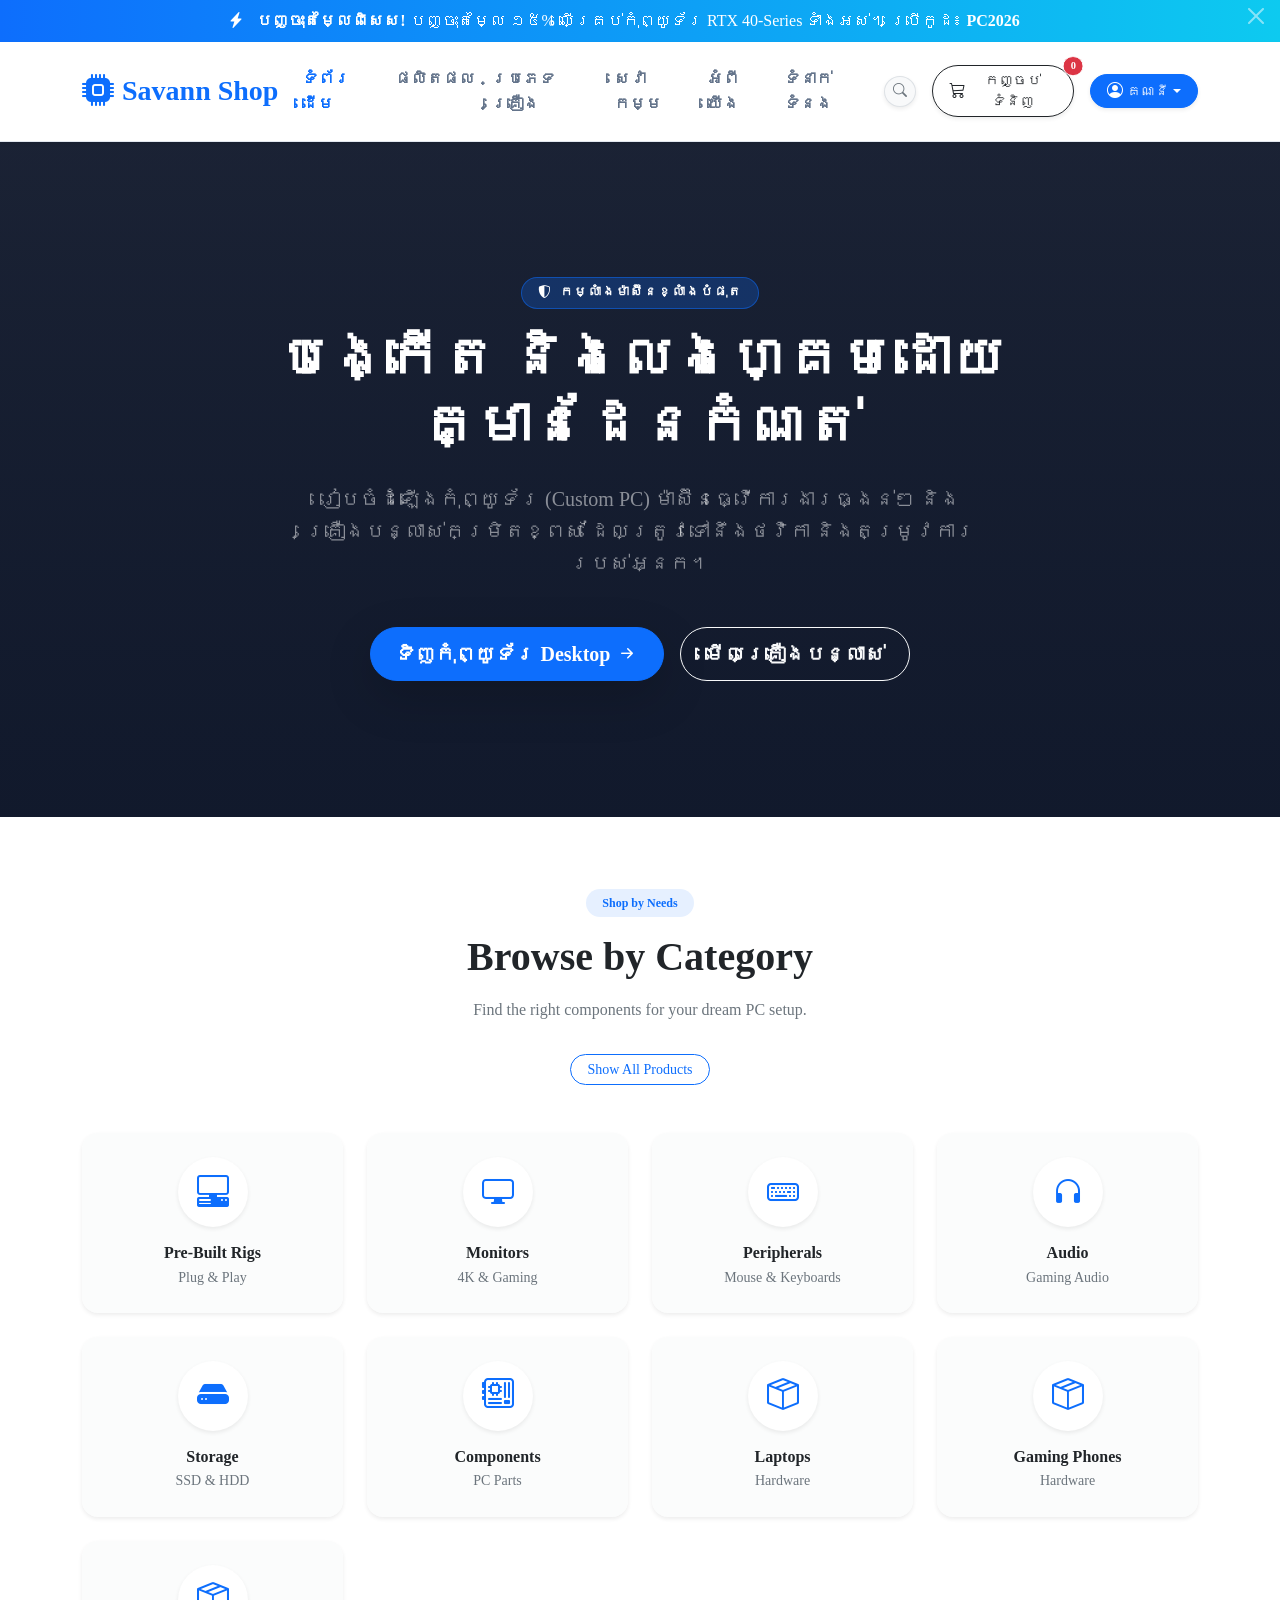
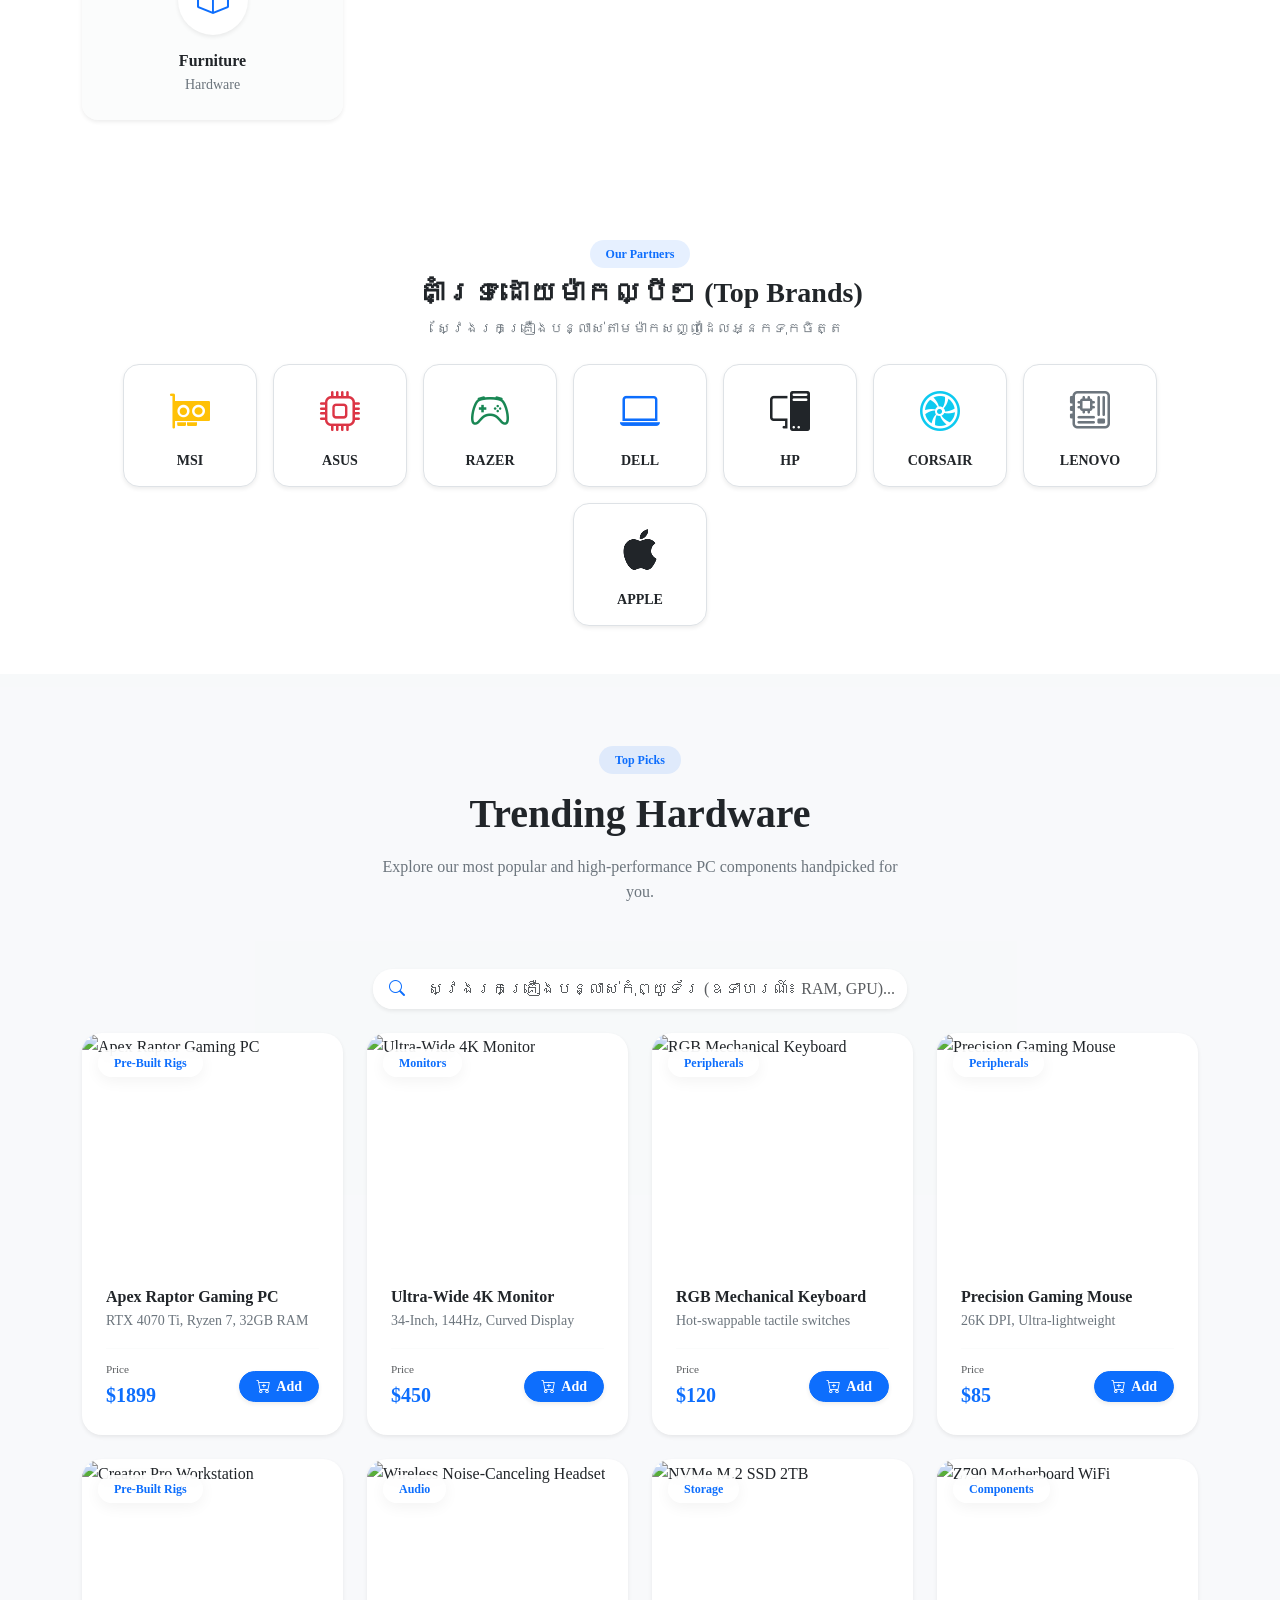
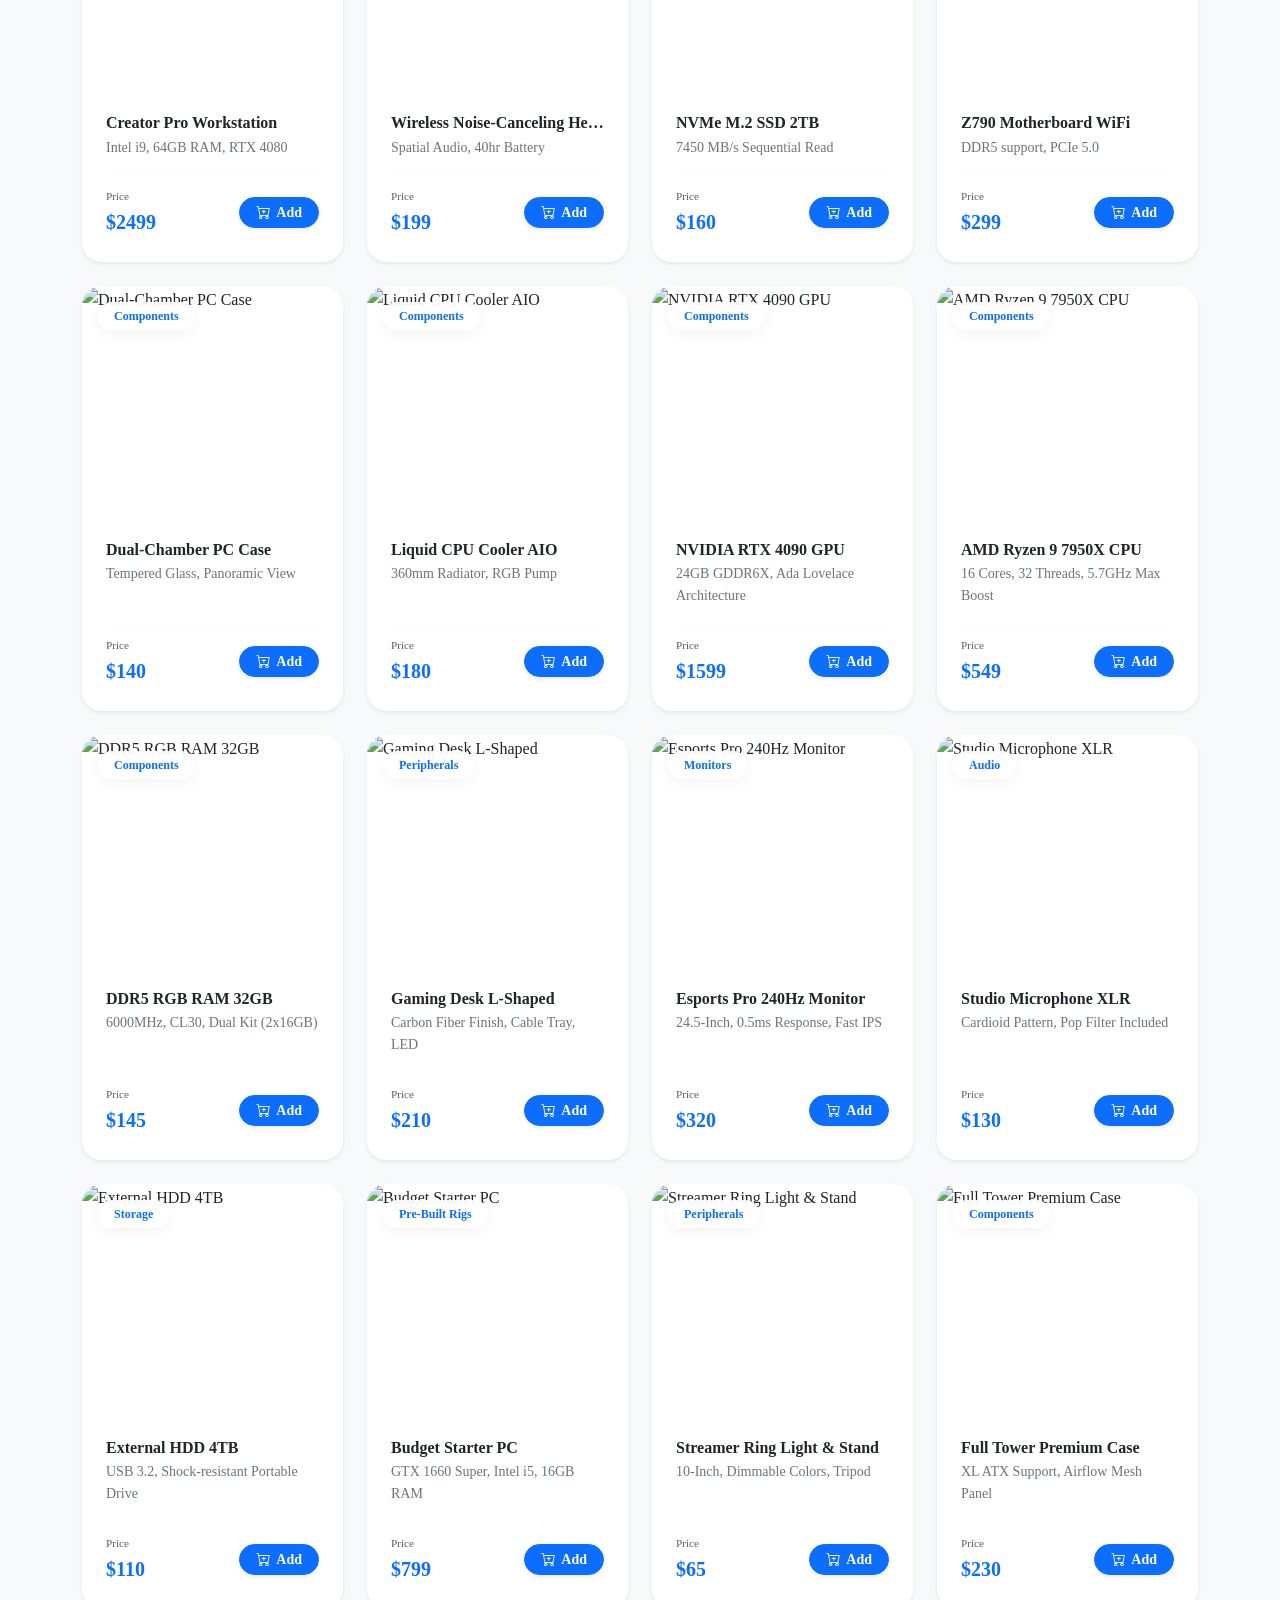
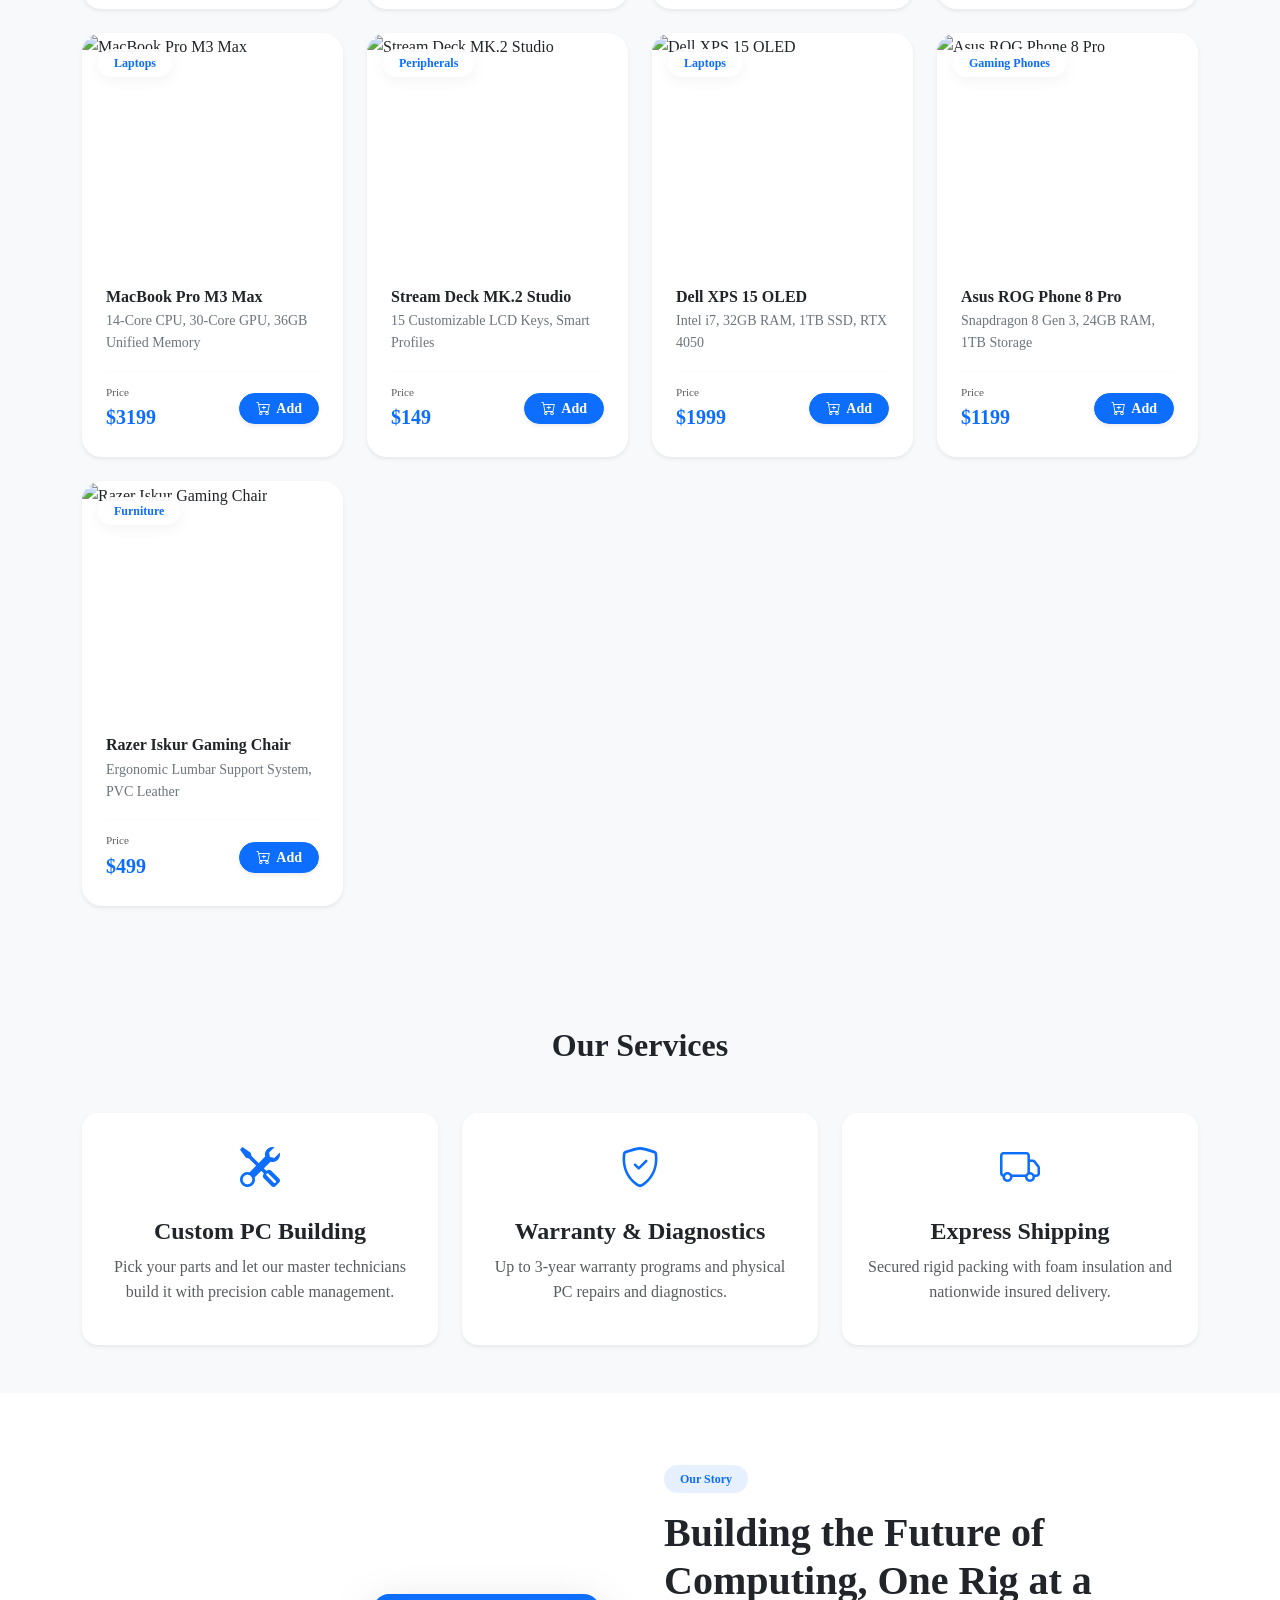
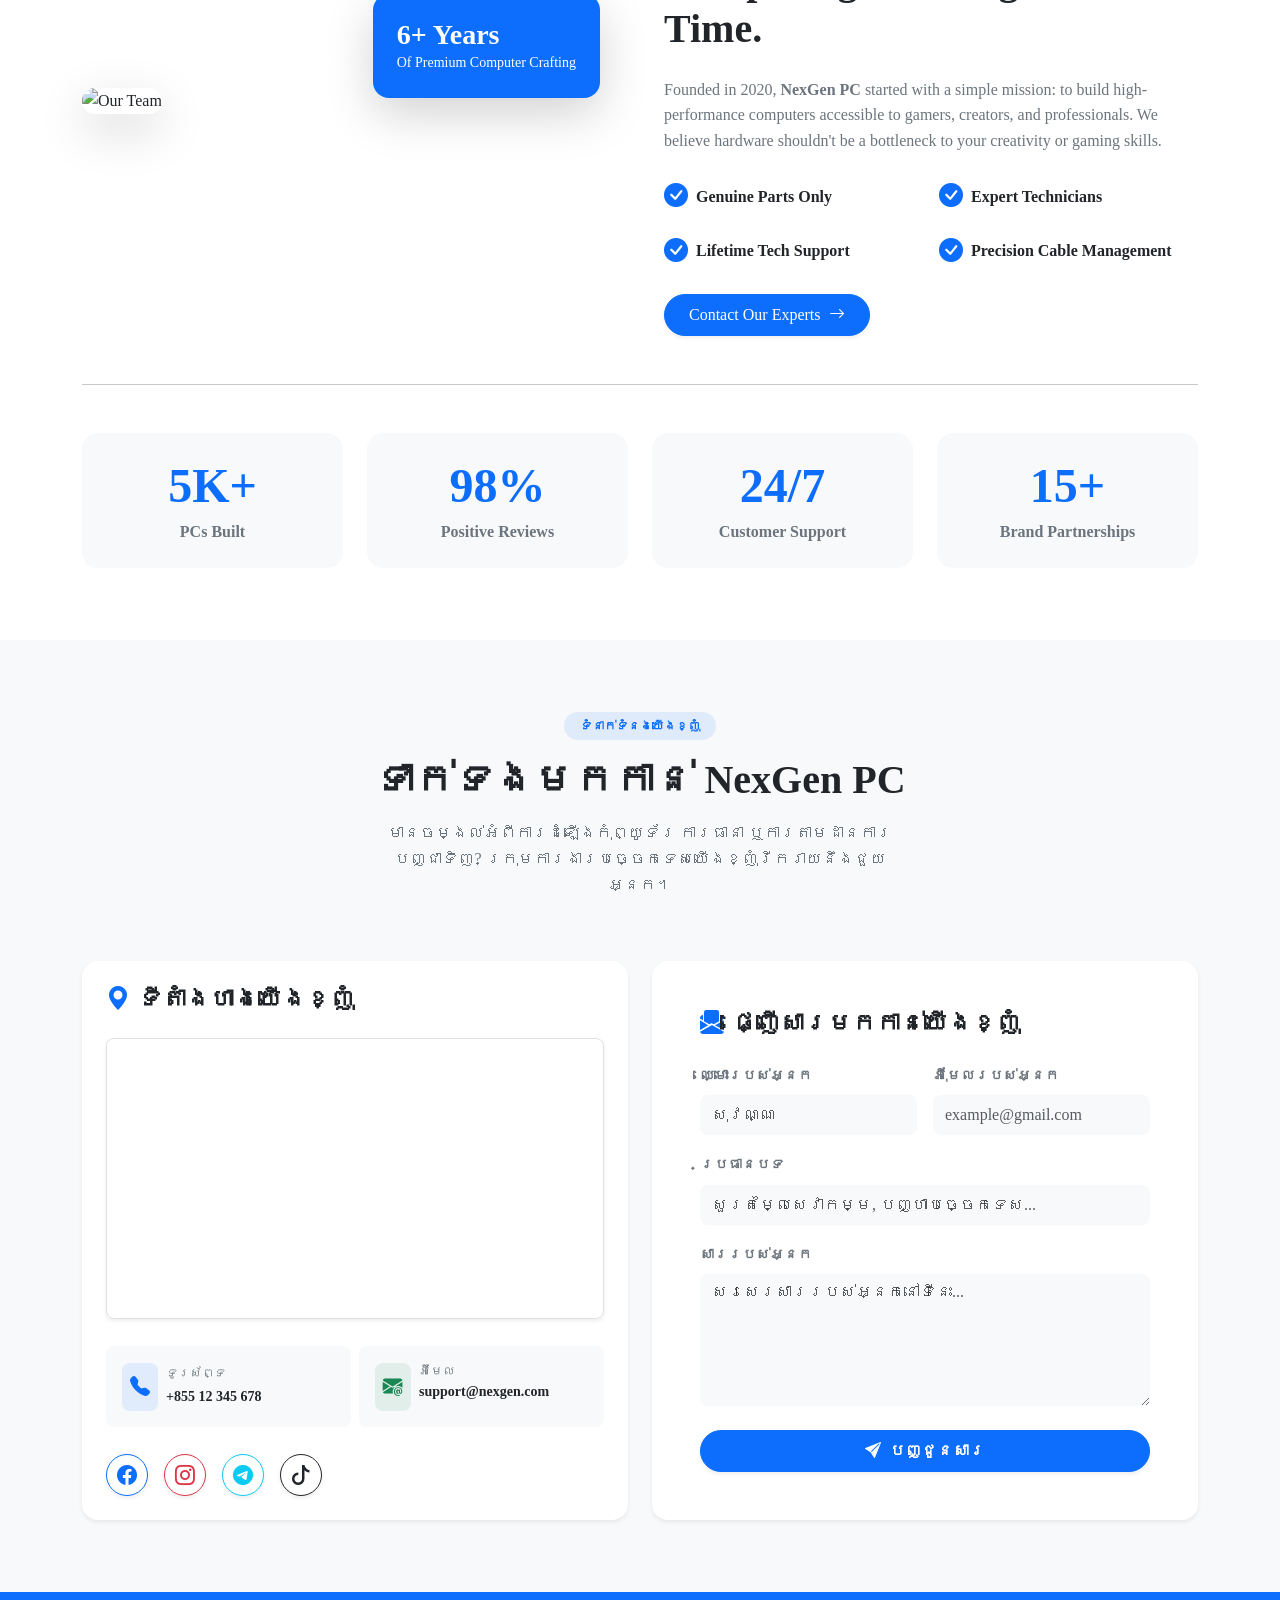
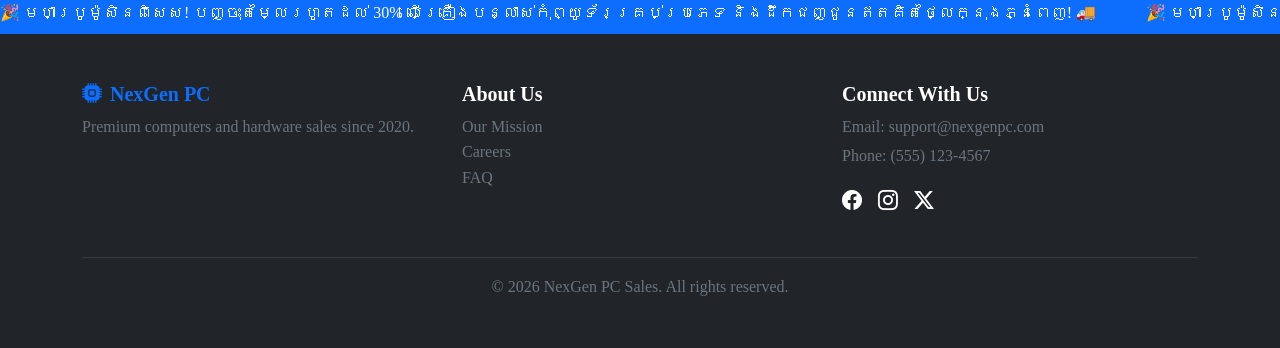
==== commit 877e1477: "update data" ====
--- a/Page/Home/index.html
+++ b/Page/Home/index.html
@@ -4,7 +4,7 @@
 <head>
     <meta charset="UTF-8">
     <meta name="viewport" content="width=device-width, initial-scale=1.0">
-    <title>NexGen PC | Premium Computer Sales</title>
+    <title>Savann Shop | Premium Computer Sales</title>
 
     <link href="https://cdn.jsdelivr.net/npm/bootstrap@5.3.2/dist/css/bootstrap.min.css" rel="stylesheet">
     <link rel="stylesheet" href="https://cdn.jsdelivr.net/npm/bootstrap-icons@1.11.3/font/bootstrap-icons.min.css">
@@ -33,7 +33,7 @@
         <nav class="navbar navbar-expand-lg navbar-light py-3">
             <div class="container">
                 <a class="navbar-brand fw-bold fs-3 text-primary d-flex align-items-center" href="#home">
-                    <i class="bi bi-cpu-fill me-2 fs-2"></i>NexGen PC
+                    <i class="bi bi-cpu-fill me-2 fs-2"></i>Savann Shop
                 </a>
 
                 <button class="navbar-toggler border-0 shadow-none" type="button" data-bs-toggle="collapse"
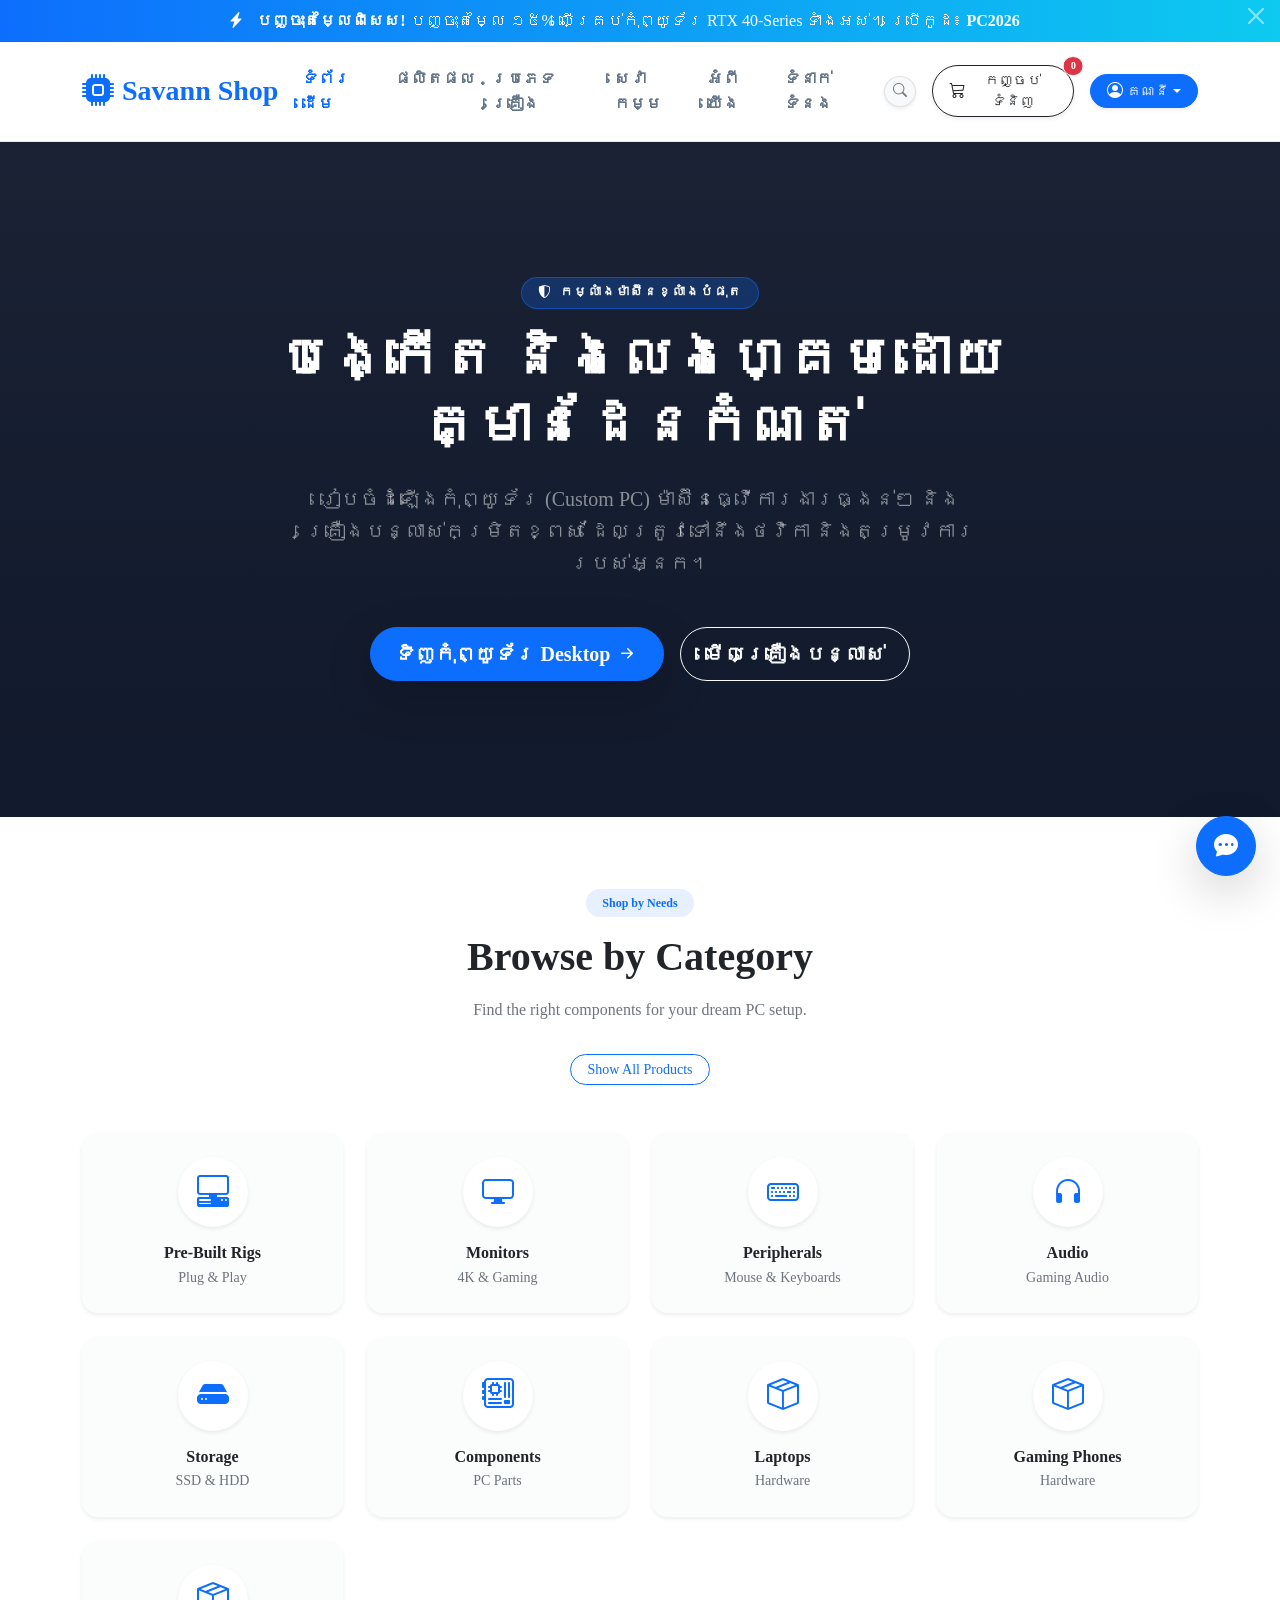
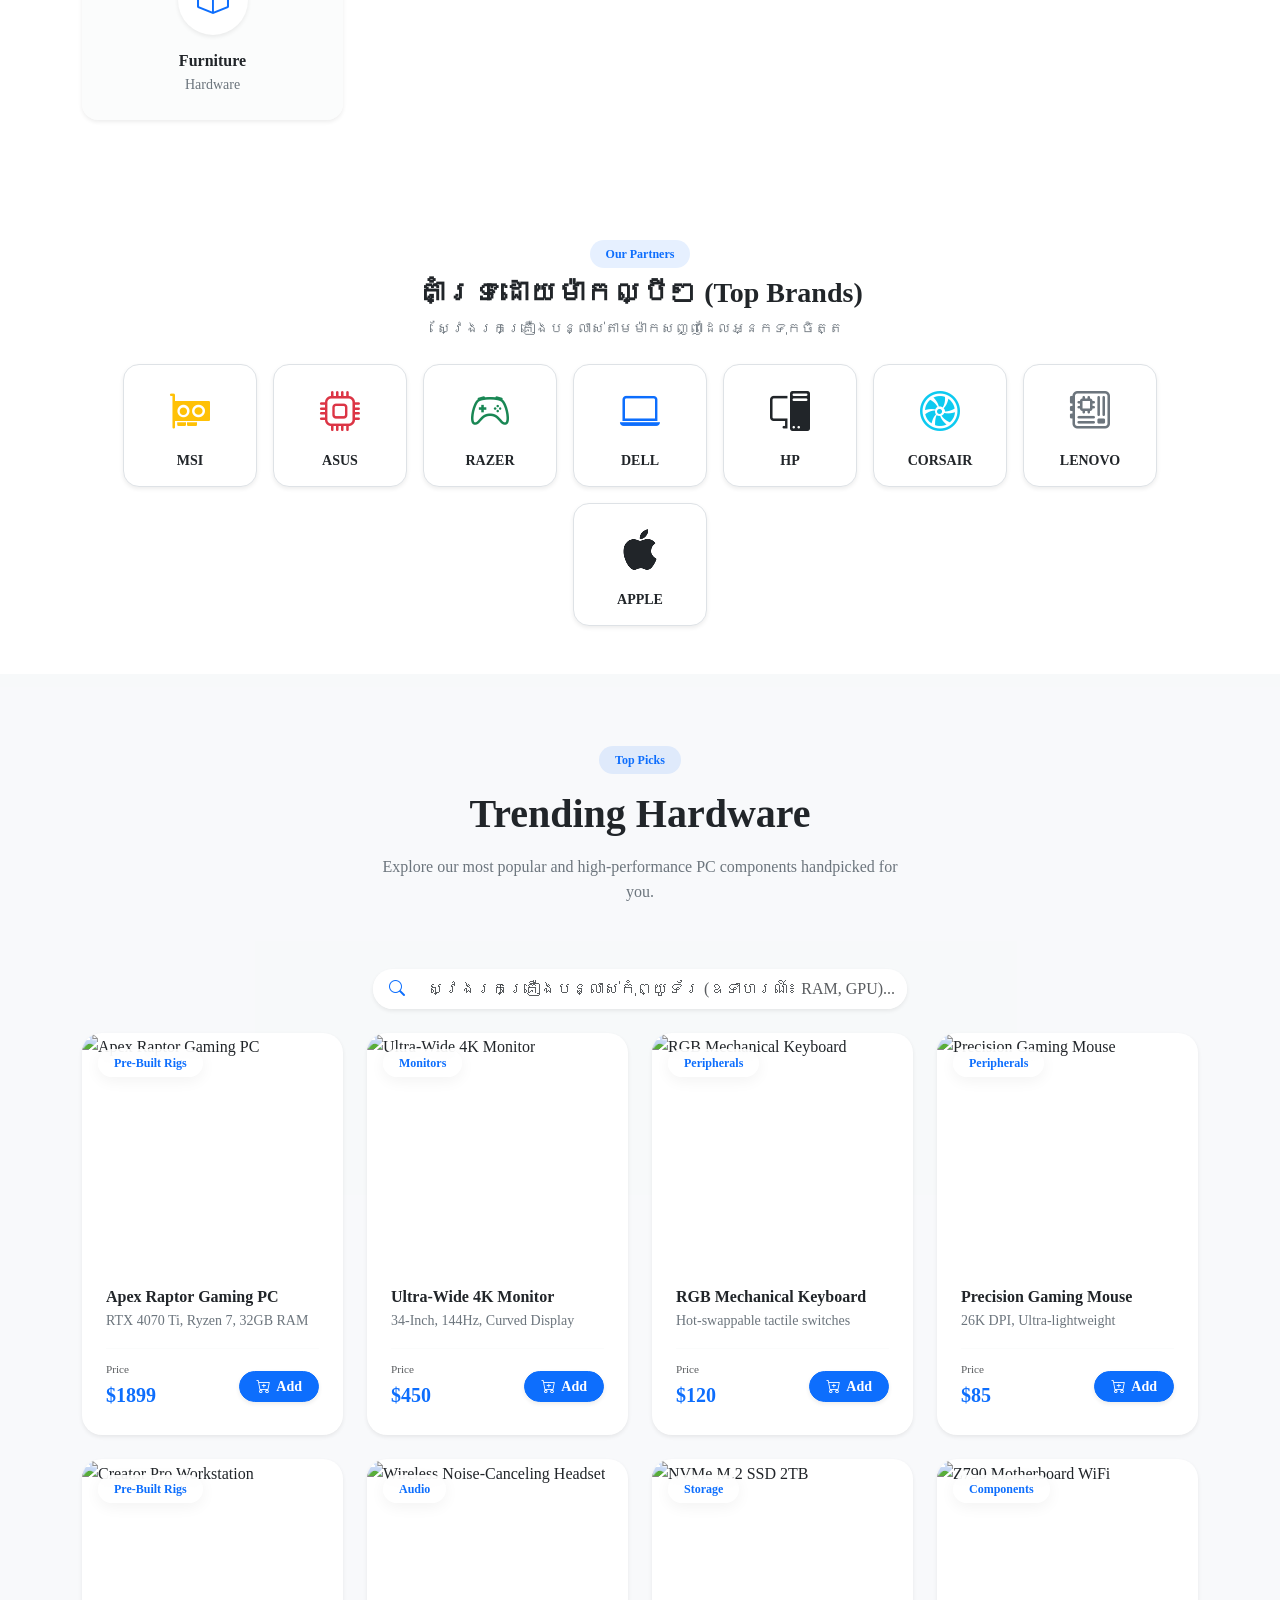
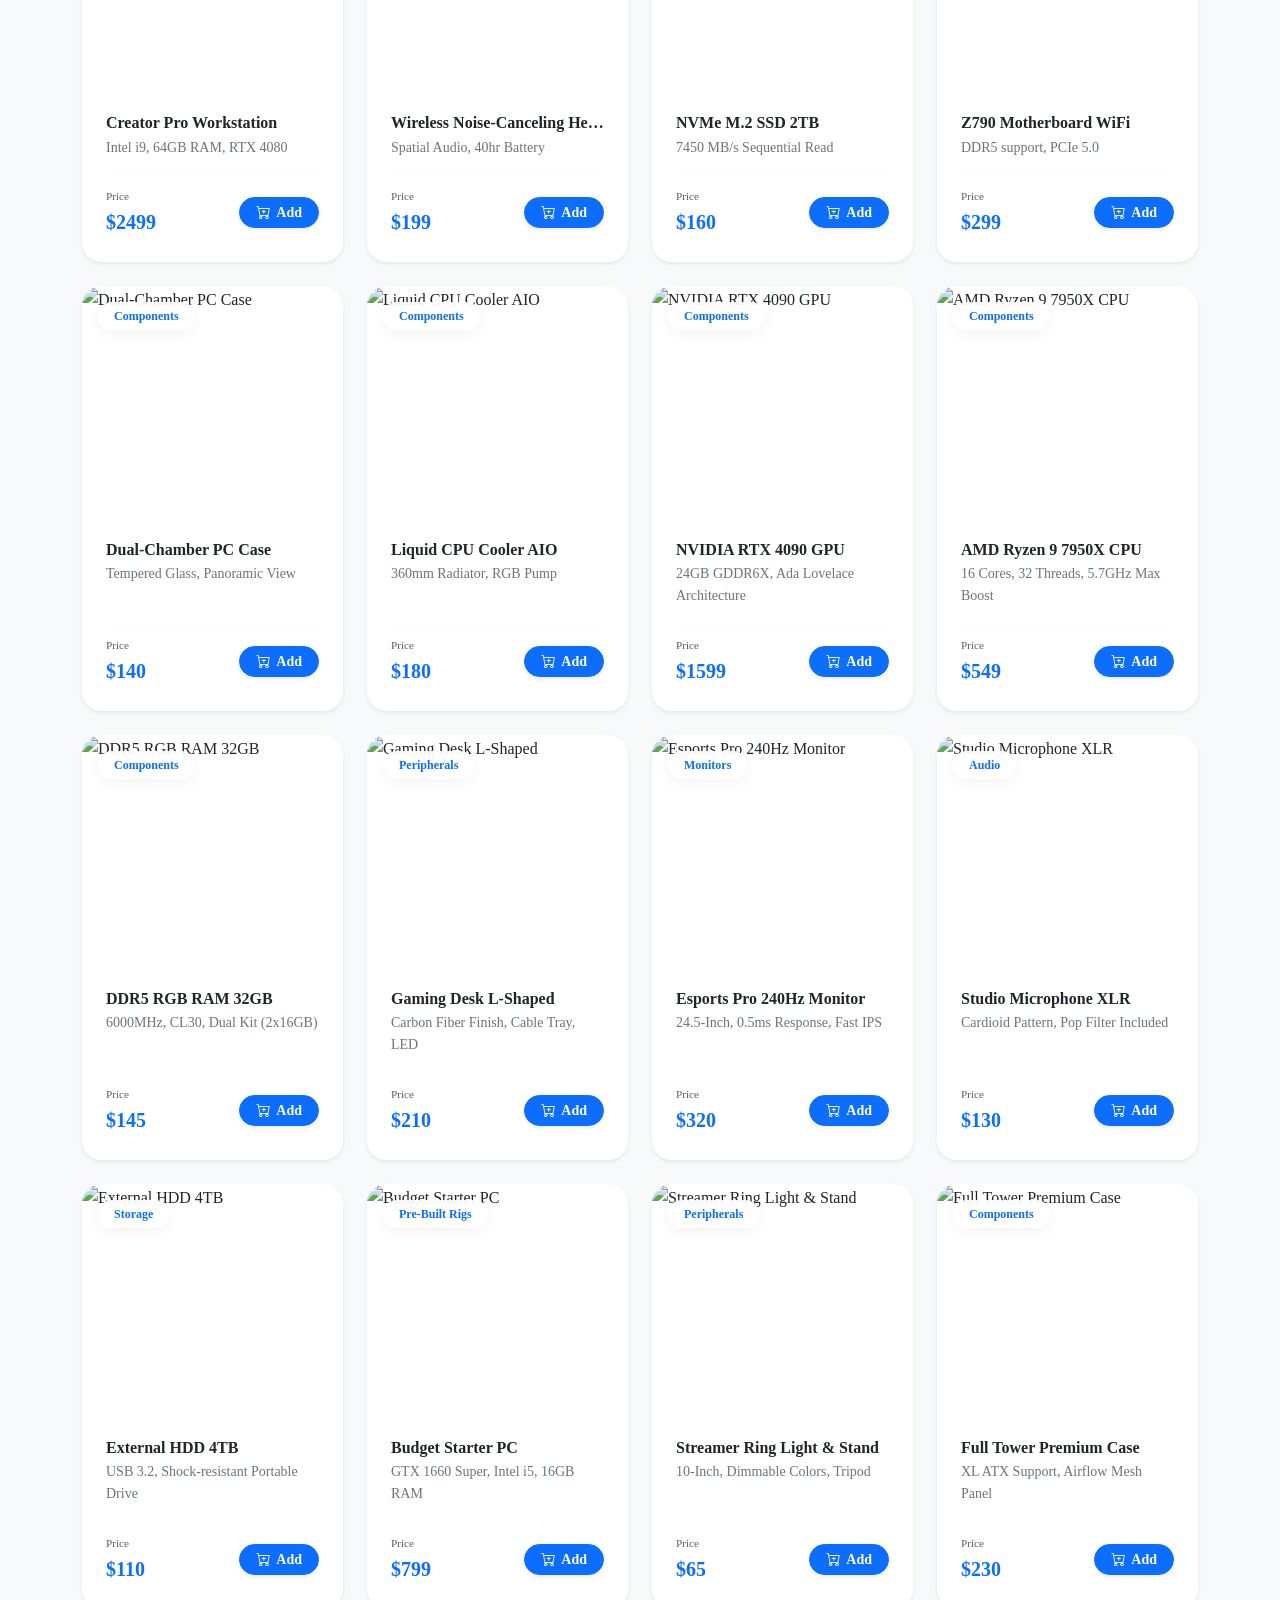
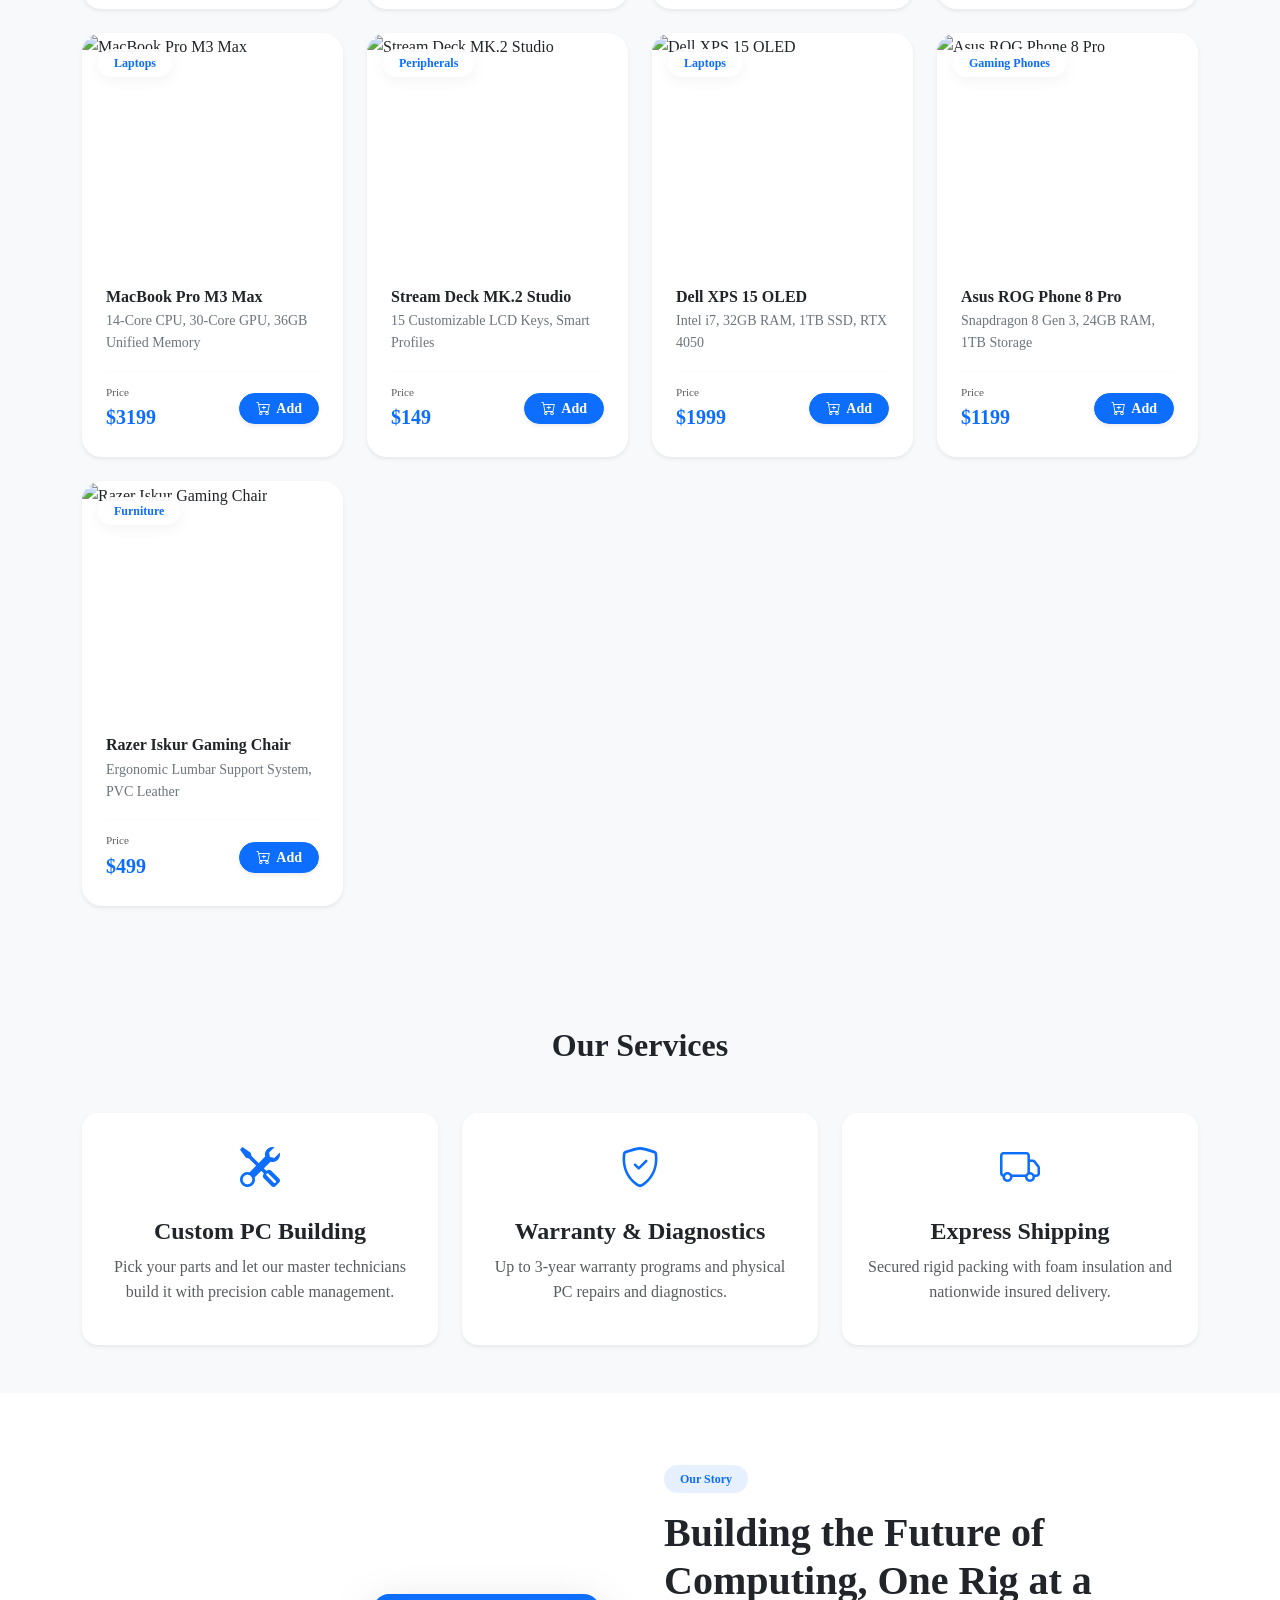
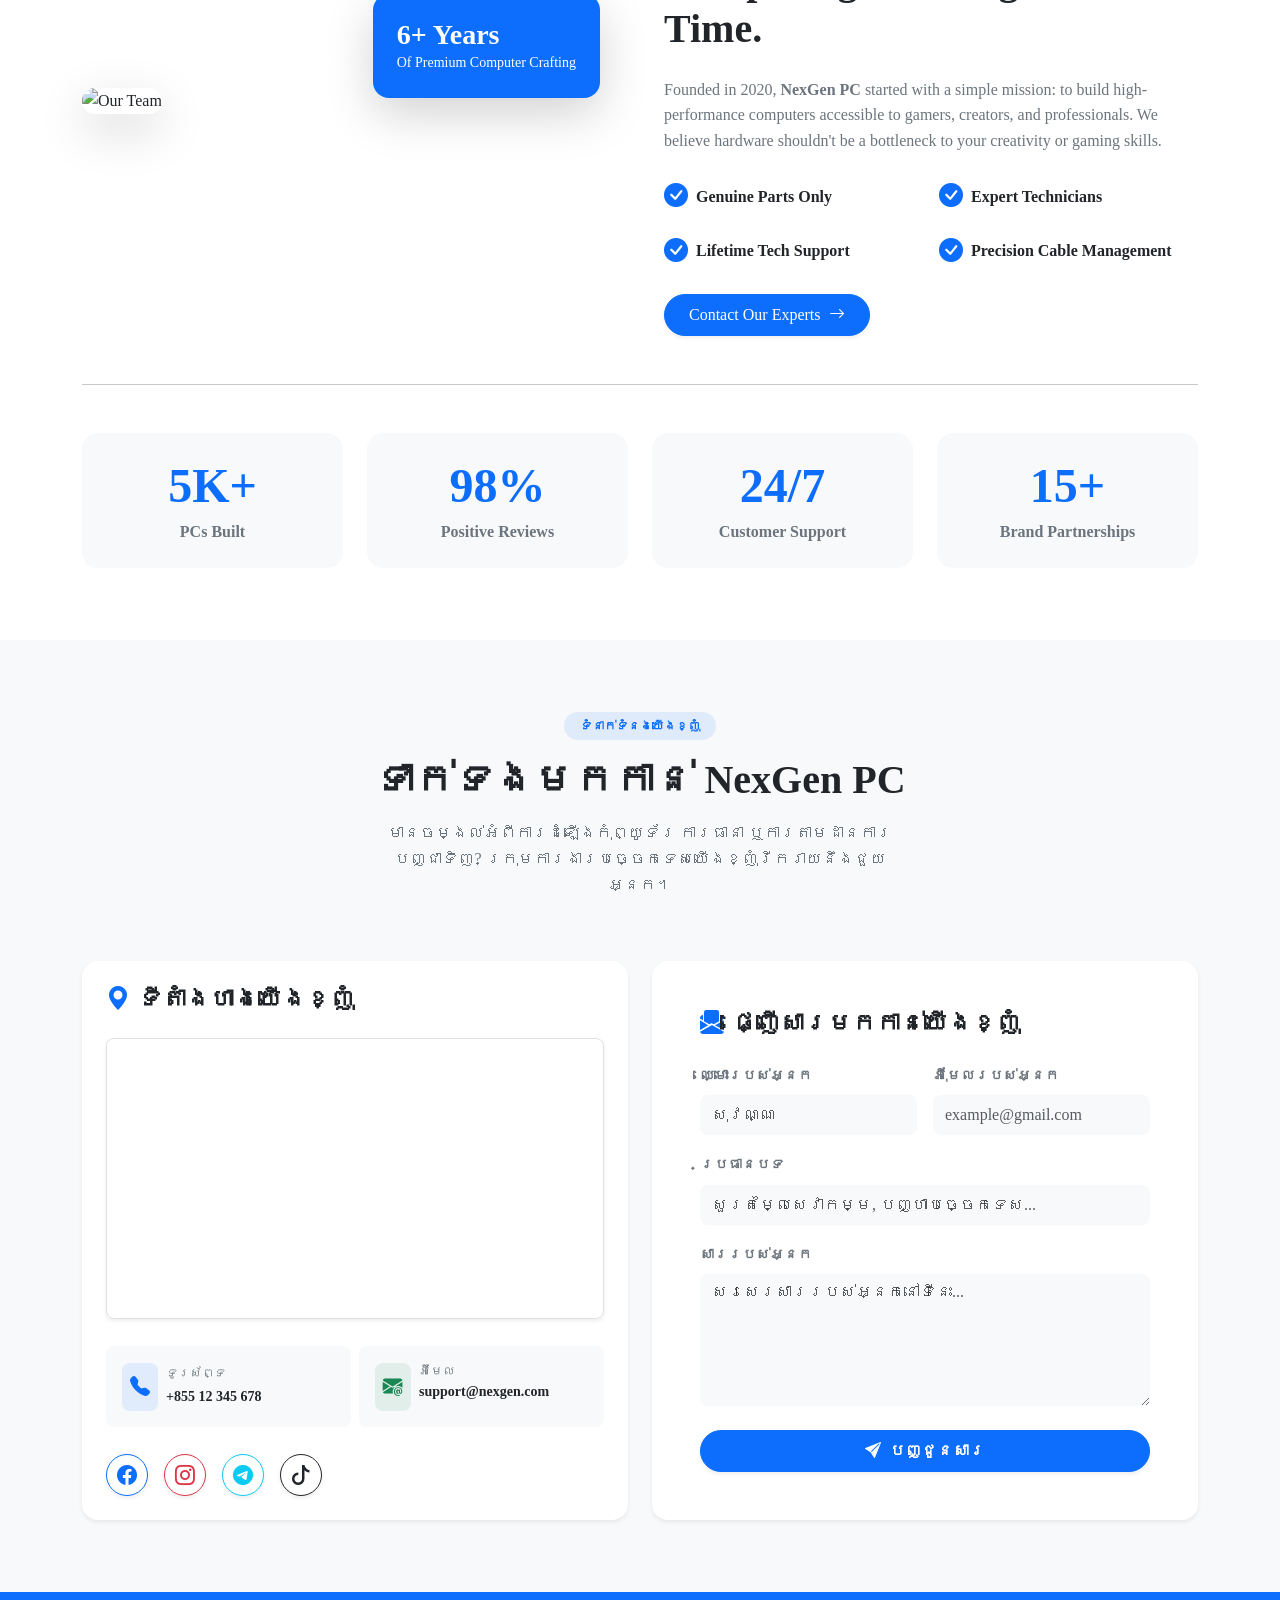
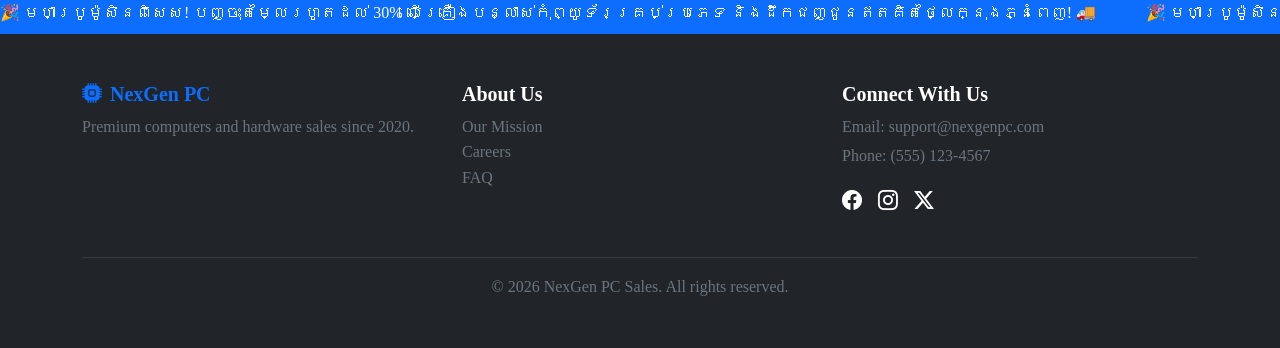
==== commit 505a33b3: "udpate js" ====
--- a/Page/Home/index.html
+++ b/Page/Home/index.html
@@ -11,10 +11,11 @@
     <link href="https://fonts.googleapis.com/css2?family=Plus+Jakarta+Sans:wght@400;600;800&display=swap"
         rel="stylesheet">
     <link href="https://unpkg.com/aos@2.3.1/dist/aos.css" rel="stylesheet">
-    <link rel="stylesheet" href="/CSS/style.css">
+    <link rel="stylesheet" href="../../CSS/style.css">
     <link rel="preconnect" href="https://fonts.googleapis.com">
     <link rel="preconnect" href="https://fonts.gstatic.com" crossorigin>
     <link href="https://fonts.googleapis.com/css2?family=Battambang:wght@400;700&display=swap" rel="stylesheet">
+    <link rel="stylesheet" href="https://cdnjs.cloudflare.com/ajax/libs/font-awesome/6.5.1/css/all.min.css">
 
 </head>
 
@@ -490,6 +491,52 @@
             </div>
         </div>
     </section>
+    <!-- Chatbot Floating Button & Window -->
+<div class="position-fixed bottom-0 end-0 m-4" style="z-index: 1080;">
+    <!-- Chat Toggle Button -->
+    <button id="chatToggleBtn" class="btn btn-primary rounded-circle shadow-lg d-flex align-items-center justify-content-center" style="width: 60px; height: 60px;">
+        <i id="chatIcon" class="bi bi-chat-dots-fill fs-4"></i>
+    </button>
+
+    <!-- Chat Box Window -->
+    <div id="chatBox" class="card shadow-lg border-0 rounded-4 d-none position-absolute bottom-0 end-0 mb-5" style="width: 350px; height: 450px; overflow: hidden;">
+        <!-- Chat Header -->
+        <div class="card-header bg-primary text-white d-flex align-items-center justify-content-between p-3">
+            <div class="d-flex align-items-center">
+                <div class="bg-white text-primary rounded-circle p-1 me-2 d-flex align-items-center justify-content-center" style="width: 35px; height: 35px;">
+                    <i class="bi bi-robot fs-5"></i>
+                </div>
+                <div>
+                    <h6 class="mb-0 fw-bold">Savann Support</h6>
+                    <small class="text-white-50" style="font-size: 0.75rem;">កំពុងអនឡាញ 🟢</small>
+                </div>
+            </div>
+            <button id="chatCloseBtn" class="btn btn-sm text-white shadow-none">
+                <i class="bi bi-x-lg"></i>
+            </button>
+        </div>
+
+        <!-- Chat Body / Messages -->
+        <div id="chatBody" class="card-body bg-light overflow-auto p-3" style="height: 310px;">
+            <div class="d-flex mb-3">
+                <div class="bg-white text-dark p-3 rounded-4 shadow-sm small" style="max-width: 80%;">
+                    សួស្តី! សូមស្វាគមន៍មកកាន់ <b>Savann PC</b>។ តើខ្ញុំអាចជួយអ្វីដល់អ្នកថ្ងៃនេះ?
+                </div>
+            </div>
+        </div>
+
+        <!-- Chat Footer / Input -->
+        <div class="card-footer bg-white border-0 p-2">
+            <form id="chatForm" class="input-group">
+                <input type="text" id="chatInput" class="form-control bg-light border-0 rounded-pill px-3" placeholder="សរសេរសាររបស់អ្នក..." required style="box-shadow: none;">
+                <button type="submit" class="btn btn-primary rounded-circle ms-2 d-flex align-items-center justify-content-center" style="width: 38px; height: 38px;">
+                    <i class="bi bi-send-fill fs-6"></i>
+                </button>
+            </form>
+        </div>
+    </div>
+</div>
+
     <div class="top-marquee-bar bg-primary text-white py-2">
         <div class="marquee-content d-flex align-items-center">
             <span>🎉 មហាប្រូម៉ូសិនពិសេស! បញ្ចុះតម្លៃរហូតដល់ 30% លើគ្រឿងបន្លាស់កុំព្យូទ័រគ្រប់ប្រភេទ និងដឹកជញ្ជូនឥតគិតថ្លៃក្នុងភ្នំពេញ! 🚚 </span>
@@ -964,7 +1011,8 @@
     </div>
     <script src="https://cdn.jsdelivr.net/npm/bootstrap@5.3.2/dist/js/bootstrap.bundle.min.js"></script>
     <script src="https://unpkg.com/aos@2.3.1/dist/aos.js"></script>
-    <script src="/JS/index.js"></script>
+    <script src="../../JS/index.js"></script>
+    
 </body>
 
 </html>
--- a/CSS/style.css
+++ b/CSS/style.css
@@ -424,4 +424,20 @@
     to {
         transform: translateX(-50%);
     }
+
+    
+}
+
+.reveal {
+  opacity: 0;
+  transform: translateY(30px);
+  /* កុំប្រើ transition: all, ត្រូវប្រាប់ចំៗលើ opacity និង transform វិញ */
+  transition: opacity 0.6s ease-out, transform 0.6s ease-out;
+  /* បន្ថែមបន្ទាត់នេះ ដើម្បីជួយឱ្យទូរស័ព្ទរត់ចលនាបាន Smooth ជាងមុន */
+  will-change: transform, opacity; 
+}
+
+.reveal.active {
+  opacity: 1;
+  transform: translateY(0);
 }
